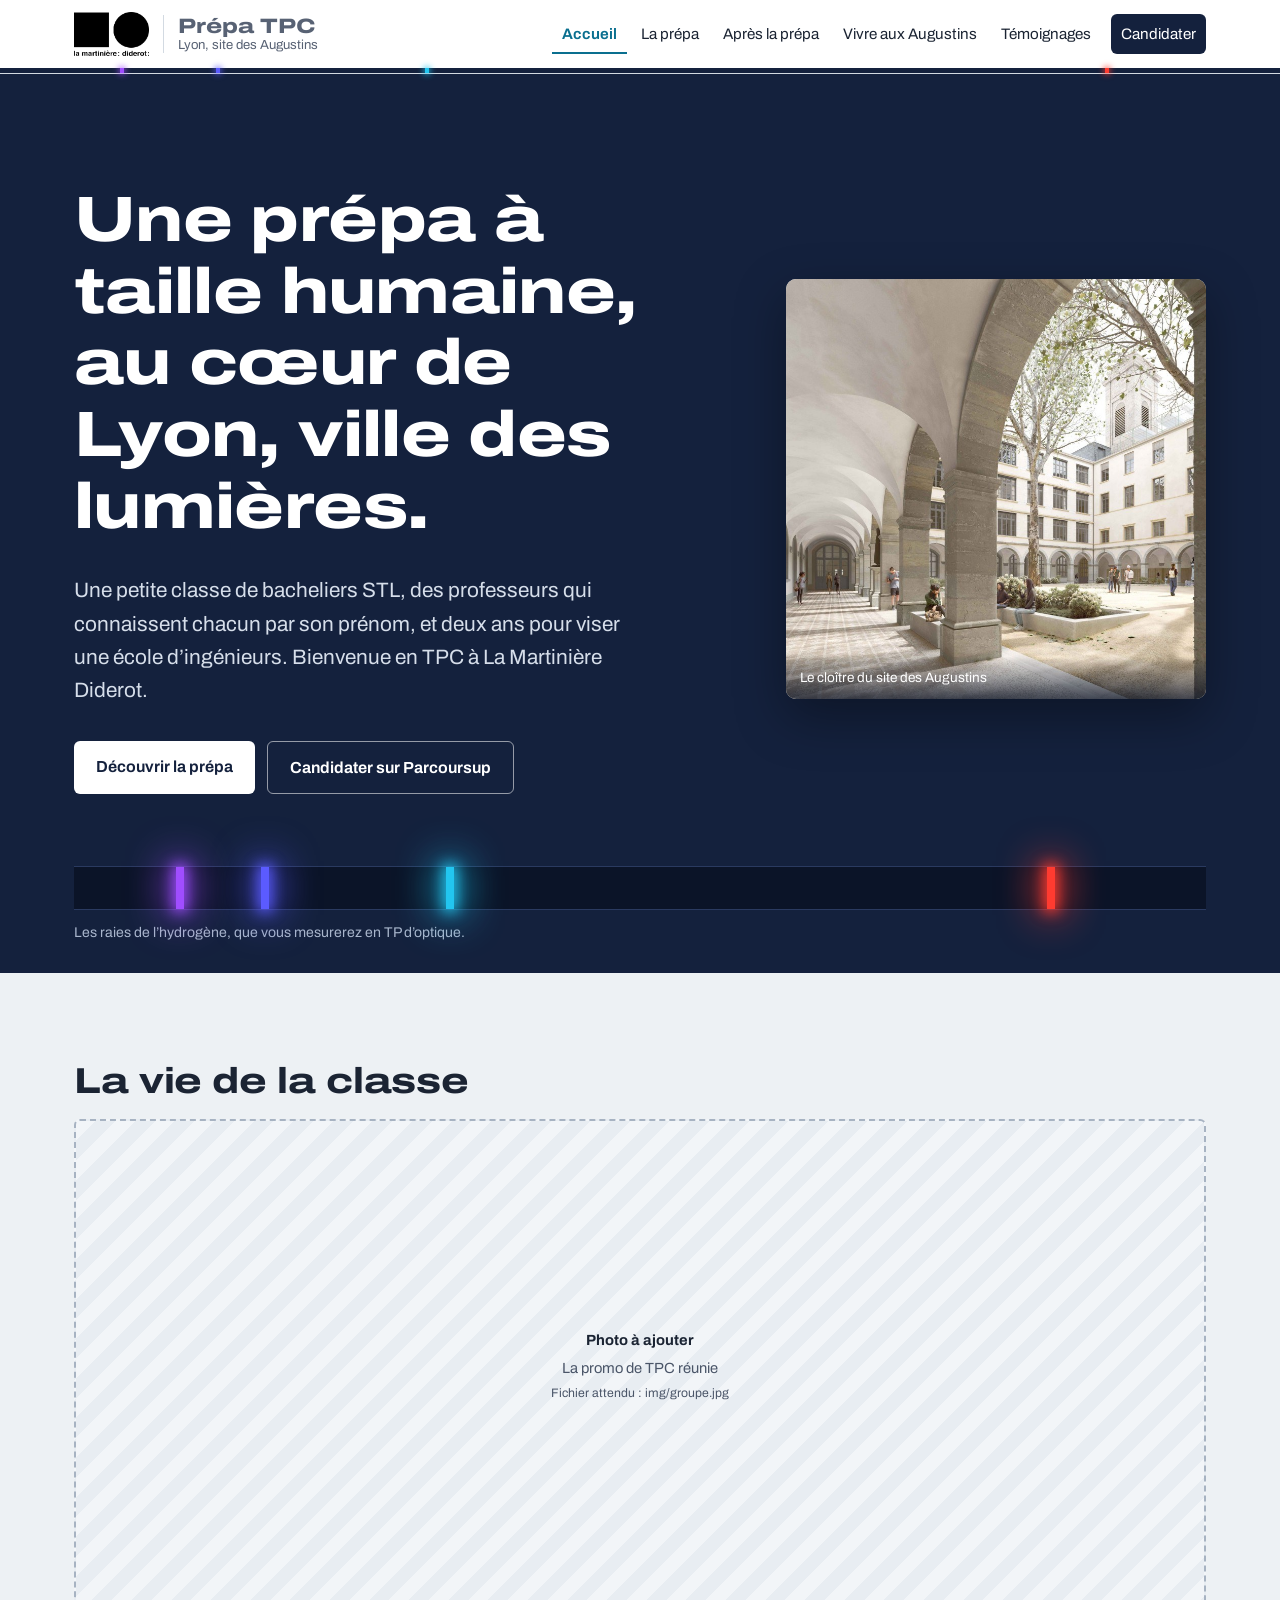
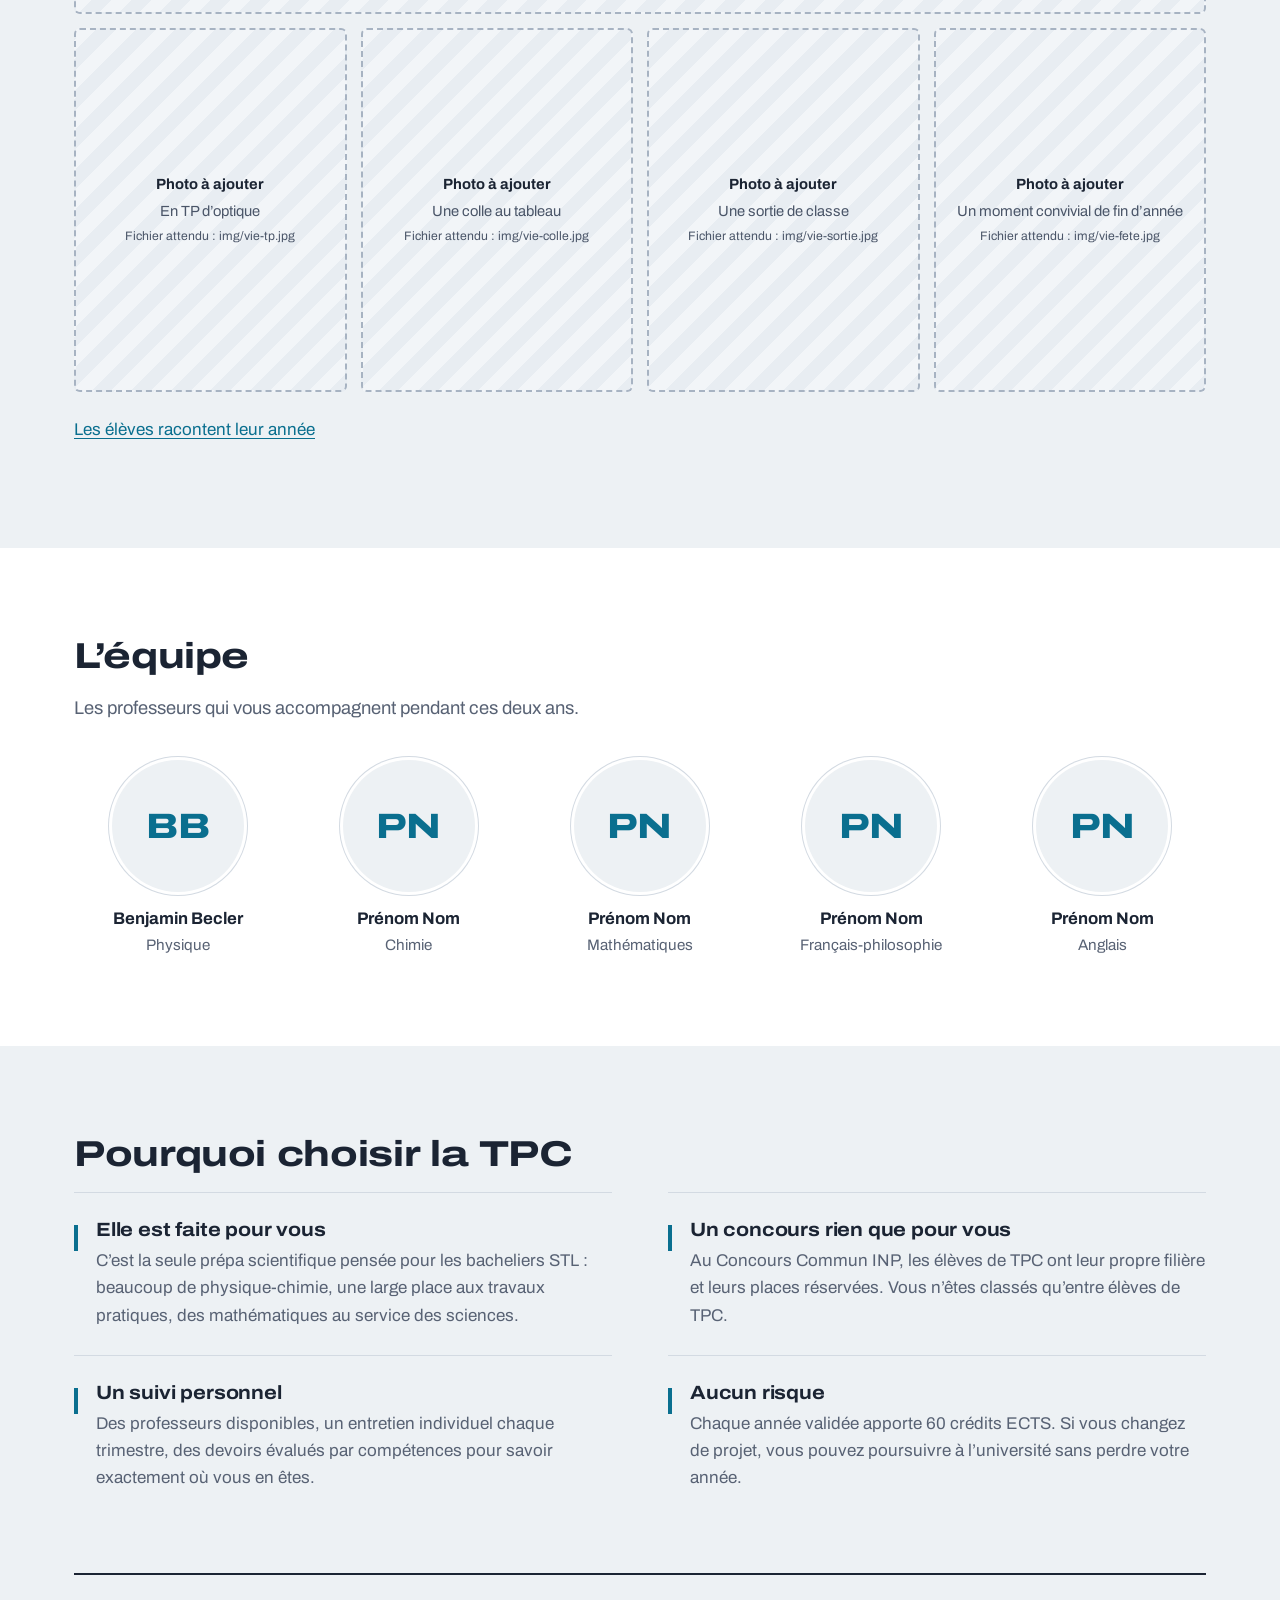
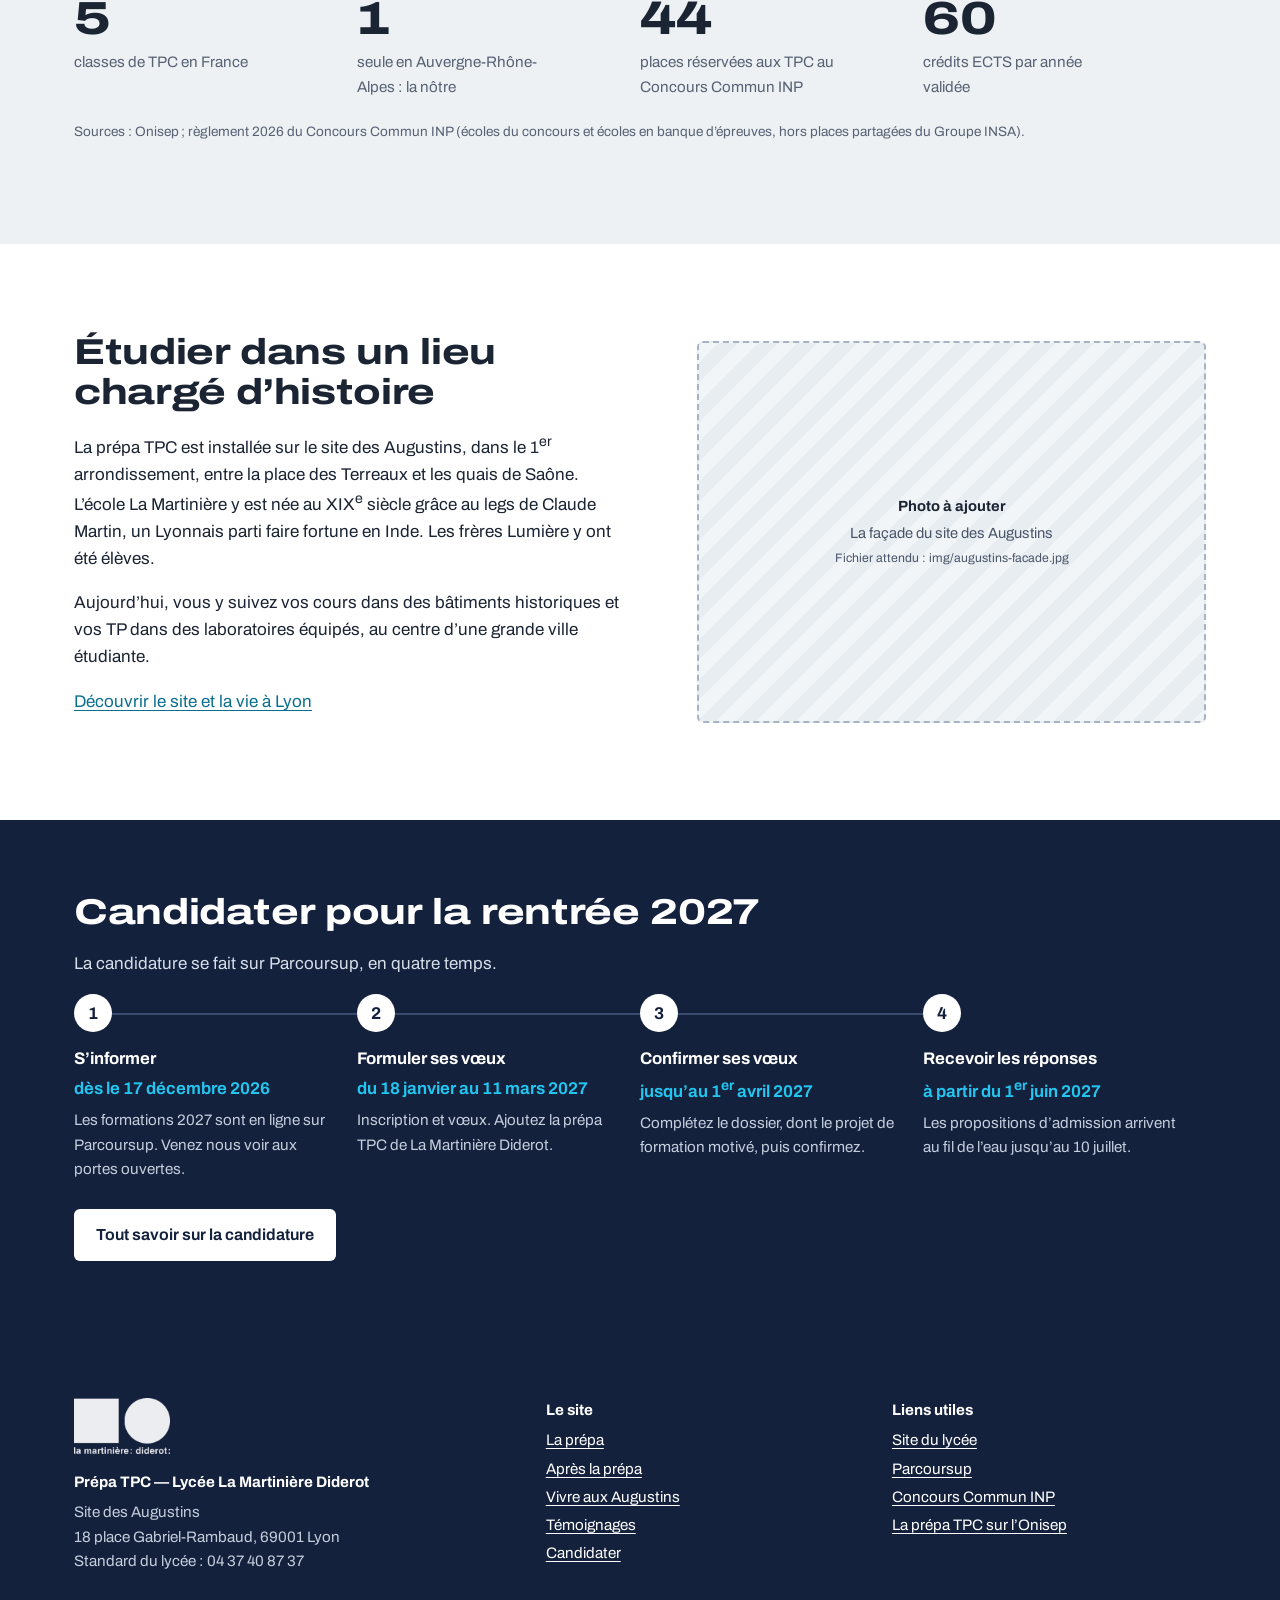
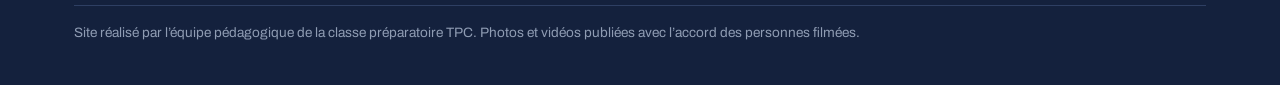
==== index.html @ 3876efaa "Simplify figcaption in hero section Removed additional context from the figcaption about Lyon and th" ====
<!DOCTYPE html>
<html lang="fr">
<head>
<meta charset="UTF-8">
<meta name="viewport" content="width=device-width, initial-scale=1">
<title>Prépa TPC à Lyon — La Martinière Diderot</title>
<meta name="description" content="La classe préparatoire TPC (technologie, physique et chimie) du lycée La Martinière Diderot : une prépa scientifique à taille humaine pour les bacheliers STL, au cœur de Lyon.">
<link rel="icon" href="data:image/svg+xml,%3Csvg xmlns='http://www.w3.org/2000/svg' viewBox='0 0 32 32'%3E%3Crect width='32' height='32' rx='6' fill='%2314213D'/%3E%3Crect x='5' y='6' width='2.5' height='20' fill='%23A04DFF'/%3E%3Crect x='9' y='6' width='2.5' height='20' fill='%235B5BFF'/%3E%3Crect x='14' y='6' width='2.5' height='20' fill='%2322C6F0'/%3E%3Crect x='25' y='6' width='2.5' height='20' fill='%23FF3B30'/%3E%3C/svg%3E">
<link rel="preconnect" href="https://fonts.googleapis.com">
<link rel="preconnect" href="https://fonts.gstatic.com" crossorigin>
<link href="https://fonts.googleapis.com/css2?family=Archivo:wdth,wght@62..125,100..900&display=swap" rel="stylesheet">
<link rel="stylesheet" href="style.css">
</head>
<body class="p-accueil">
<a class="skip" href="#contenu">Aller au contenu</a>
<header class="site-header">
  <div class="wrap">
    <a class="marque" href="index.html"><img class="logo" src="img/logo-martiniere.png" alt="La Martinière Diderot" width="86" height="50"><span class="marque-texte"><b>Prépa TPC</b><span>Lyon, site des Augustins</span></span></a>
    <button class="menu-btn" type="button" aria-expanded="false" aria-controls="nav">Menu</button>
    <nav class="nav" id="nav" aria-label="Pages du site">
    <a href="index.html" aria-current="page">Accueil</a>
    <a href="la-prepa.html">La prépa</a>
    <a href="apres-la-prepa.html">Après la prépa</a>
    <a href="vivre-aux-augustins.html">Vivre aux Augustins</a>
    <a href="temoignages.html">Témoignages</a>
    <a href="candidater.html" class="cta">Candidater</a>
    </nav>
  </div>
  <div class="lisere" aria-hidden="true"><i class="r-delta on"></i><i class="r-gamma on"></i><i class="r-beta on"></i><i class="r-alpha on"></i></div>
</header>
<main id="contenu">

<section class="hero">
  <div class="wrap hero-grille">
    <div>
      <h1>Une prépa à taille humaine, au cœur de Lyon, ville des lumières.</h1>
      <p class="chapo">Une petite classe de bacheliers STL, des professeurs qui connaissent chacun par son prénom, et deux ans pour viser une école d’ingénieurs. Bienvenue en TPC à La Martinière Diderot.</p>
      <div class="boutons">
        <a class="btn btn-plein" href="la-prepa.html">Découvrir la prépa</a>
        <a class="btn btn-creux" href="candidater.html">Candidater sur Parcoursup</a>
      </div>
    </div>
    <figure class="photo groupe" data-src="img/accueil-augustins.jpg" data-alt="Le cloître du site des Augustins"><figcaption>Le cloître du site des Augustins</figcaption></figure>
  </div>
  <figure class="spectre fin wrap" aria-label="Spectre de raies de l’hydrogène">
    <div class="bande"><i class="r-delta"></i><i class="r-gamma"></i><i class="r-beta"></i><i class="r-alpha"></i></div>
    <figcaption>Les raies de l’hydrogène, que vous mesurerez en TP d’optique.</figcaption>
  </figure>
</section>

<section class="section teinte">
  <div class="wrap">
    <h2>La vie de la classe</h2>
    <figure class="photo large promo" data-src="img/groupe.jpg" data-alt="La promo de TPC réunie"><figcaption>La promo 2026-2027</figcaption></figure>
    <div class="vie">
      <figure class="photo" data-src="img/vie-tp.jpg" data-alt="En TP d’optique"><figcaption>En TP d’optique</figcaption></figure>
      <figure class="photo" data-src="img/vie-colle.jpg" data-alt="Une colle au tableau"><figcaption>Une colle au tableau</figcaption></figure>
      <figure class="photo" data-src="img/vie-sortie.jpg" data-alt="Une sortie de classe"><figcaption>Sortie de classe</figcaption></figure>
      <figure class="photo" data-src="img/vie-fete.jpg" data-alt="Un moment convivial de fin d’année"><figcaption>Fin d’année tous ensemble</figcaption></figure>
    </div>
    <p style="margin-top:24px"><a href="temoignages.html">Les élèves racontent leur année</a></p>
  </div>
</section>

<section class="section">
  <div class="wrap">
    <h2>L’équipe</h2>
    <p class="intro">Les professeurs qui vous accompagnent pendant ces deux ans.</p>
    <div class="equipe" id="equipe"></div>
  </div>
</section>

<section class="section teinte">
  <div class="wrap">
    <h2>Pourquoi choisir la TPC</h2>
    <ul class="raisons">
      <li><h3>Elle est faite pour vous</h3><p>C’est la seule prépa scientifique pensée pour les bacheliers STL : beaucoup de physique-chimie, une large place aux travaux pratiques, des mathématiques au service des sciences.</p></li>
      <li><h3>Un concours rien que pour vous</h3><p>Au Concours Commun INP, les élèves de TPC ont leur propre filière et leurs places réservées. Vous n’êtes classés qu’entre élèves de TPC.</p></li>
      <li><h3>Un suivi personnel</h3><p>Des professeurs disponibles, un entretien individuel chaque trimestre, des devoirs évalués par compétences pour savoir exactement où vous en êtes.</p></li>
      <li><h3>Aucun risque</h3><p>Chaque année validée apporte 60 crédits ECTS. Si vous changez de projet, vous pouvez poursuivre à l’université sans perdre votre année.</p></li>
    </ul>
    <div class="reperes" style="margin-top:56px">
      <div><b>5</b><span>classes de TPC en France</span></div>
      <div><b>1</b><span>seule en Auvergne-Rhône-Alpes : la nôtre</span></div>
      <div><b>44</b><span>places réservées aux TPC au Concours Commun INP</span></div>
      <div><b>60</b><span>crédits ECTS par année validée</span></div>
    </div>
    <p class="note-source">Sources : Onisep ; règlement 2026 du Concours Commun INP (écoles du concours et écoles en banque d’épreuves, hors places partagées du Groupe INSA).</p>
  </div>
</section>

<section class="section">
  <div class="wrap duo">
    <div>
      <h2>Étudier dans un lieu chargé d’histoire</h2>
      <p>La prépa TPC est installée sur le site des Augustins, dans le 1<sup>er</sup> arrondissement, entre la place des Terreaux et les quais de Saône. L’école La Martinière y est née au XIX<sup>e</sup> siècle grâce au legs de Claude Martin, un Lyonnais parti faire fortune en Inde. Les frères Lumière y ont été élèves.</p>
      <p>Aujourd’hui, vous y suivez vos cours dans des bâtiments historiques et vos TP dans des laboratoires équipés, au centre d’une grande ville étudiante.</p>
      <p><a href="vivre-aux-augustins.html">Découvrir le site et la vie à Lyon</a></p>
    </div>
    <figure class="photo" data-src="img/augustins-facade.jpg" data-alt="La façade du site des Augustins"></figure>
  </div>
</section>

<section class="appel">
  <div class="wrap">
    <h2>Candidater pour la rentrée 2027</h2>
    <p>La candidature se fait sur Parcoursup, en quatre temps.</p>
    <ol class="etapes">
        <li><b>S’informer</b><span class="date">dès le 17 décembre 2026</span><p>Les formations 2027 sont en ligne sur Parcoursup. Venez nous voir aux portes ouvertes.</p></li>
        <li><b>Formuler ses vœux</b><span class="date">du 18 janvier au 11 mars 2027</span><p>Inscription et vœux. Ajoutez la prépa TPC de La Martinière Diderot.</p></li>
        <li><b>Confirmer ses vœux</b><span class="date">jusqu’au 1<sup>er</sup> avril 2027</span><p>Complétez le dossier, dont le projet de formation motivé, puis confirmez.</p></li>
        <li><b>Recevoir les réponses</b><span class="date">à partir du 1<sup>er</sup> juin 2027</span><p>Les propositions d’admission arrivent au fil de l’eau jusqu’au 10 juillet.</p></li>
      </ol>
    <p style="margin-top:28px"><a class="btn btn-plein" href="candidater.html">Tout savoir sur la candidature</a></p>
  </div>
</section>

<script>
/* ===== L'équipe =====
   photo : par exemple 'img/equipe-physique.jpg' (carrée de préférence). Sans photo, les initiales s'affichent.
   mot : une phrase personnelle, facultative. Supprimer ou ajouter des lignes librement. */
var EQUIPE = [
  { nom: 'Benjamin Becler', matiere: 'Physique', photo: 'img/equipe-physique.jpg', mot: '' },
  { nom: 'Prénom Nom', matiere: 'Chimie', photo: 'img/equipe-chimie.jpg', mot: '' },
  { nom: 'Prénom Nom', matiere: 'Mathématiques', photo: 'img/equipe-maths.jpg', mot: '' },
  { nom: 'Prénom Nom', matiere: 'Français-philosophie', photo: 'img/equipe-lettres.jpg', mot: '' },
  { nom: 'Prénom Nom', matiere: 'Anglais', photo: 'img/equipe-anglais.jpg', mot: '' }
];
</script>
</main>

<footer class="site-footer">
  <div class="wrap">
    <div class="cols">
      <div>
        <img class="logo-pied" src="img/logo-martiniere-blanc.png" alt="La Martinière Diderot" width="120" height="70">
        <b>Prépa TPC — Lycée La Martinière Diderot</b>
        Site des Augustins<br>
        18 place Gabriel-Rambaud, 69001 Lyon<br>
        Standard du lycée : 04 37 40 87 37
      </div>
      <div>
        <b>Le site</b>
        <ul>
          <li><a href="la-prepa.html">La prépa</a></li>
          <li><a href="apres-la-prepa.html">Après la prépa</a></li>
          <li><a href="vivre-aux-augustins.html">Vivre aux Augustins</a></li>
          <li><a href="temoignages.html">Témoignages</a></li>
          <li><a href="candidater.html">Candidater</a></li>
        </ul>
      </div>
      <div>
        <b>Liens utiles</b>
        <ul>
          <li><a href="https://www.lamartinierediderot.fr" target="_blank" rel="noopener">Site du lycée</a></li>
          <li><a href="https://www.parcoursup.gouv.fr" target="_blank" rel="noopener">Parcoursup</a></li>
          <li><a href="https://www.concours-commun-inp.fr" target="_blank" rel="noopener">Concours Commun INP</a></li>
          <li><a href="https://www.onisep.fr/formation/apres-le-bac-les-etudes-superieures/les-principales-filieres-d-etudes-superieures/les-classes-preparatoires-aux-grandes-ecoles-cpge/les-prepas-scientifiques/la-prepa-tpc-technologie-physique-et-chimie" target="_blank" rel="noopener">La prépa TPC sur l’Onisep</a></li>
        </ul>
      </div>
    </div>
    <p class="bas">Site réalisé par l’équipe pédagogique de la classe préparatoire TPC. Photos et vidéos publiées avec l’accord des personnes filmées.</p>
  </div>
</footer>
<script src="site.js"></script>
</body>
</html>
---- style.css ----
/* =========================================================
   Prépa TPC — Lycée La Martinière Diderot, site des Augustins
   Principe graphique : le spectre de l'hydrogène (série de Balmer).
   Chaque page reprend une des quatre raies comme couleur d'accent.
   ========================================================= */

:root {
  /* Encre et fonds */
  --nuit: #14213D;          /* bleu nuit, la Saône le soir */
  --nuit-2: #1D2E52;
  --encre: #1B2433;         /* texte courant */
  --gris: #586274;          /* texte secondaire */
  --fond: #FFFFFF;
  --fond-2: #EDF1F4;        /* bandeaux clairs */
  --trait: #D3DAE2;

  /* Raies de Balmer (couleurs « lumineuses », utilisées sur fond sombre) */
  --h-alpha: #FF3B30;       /* 656 nm */
  --h-beta: #22C6F0;        /* 486 nm */
  --h-gamma: #5B5BFF;       /* 434 nm */
  --h-delta: #A04DFF;       /* 410 nm */

  /* Leur version foncée, lisible sur fond blanc */
  --alpha-ink: #C0261D;
  --beta-ink: #0A6F8F;
  --gamma-ink: #3A3AD0;
  --delta-ink: #7A2FCF;

  --accent: var(--beta-ink);     /* redéfini par page */
  --accent-lum: var(--h-beta);

  --mesure: 68ch;
  --large: 1180px;
  --r: 6px;
}

body.p-prepa { --accent: var(--beta-ink); --accent-lum: var(--h-beta); }
body.p-apres { --accent: var(--alpha-ink); --accent-lum: var(--h-alpha); }
body.p-lyon { --accent: var(--gamma-ink); --accent-lum: var(--h-gamma); }
body.p-temoins { --accent: var(--delta-ink); --accent-lum: var(--h-delta); }
body.p-candidater { --accent: var(--alpha-ink); --accent-lum: var(--h-alpha); }

*, *::before, *::after { box-sizing: border-box; }
html { -webkit-text-size-adjust: 100%; scroll-behavior: smooth; }
@media (prefers-reduced-motion: reduce) { html { scroll-behavior: auto; } }

body {
  margin: 0;
  background: var(--fond);
  color: var(--encre);
  font-family: 'Archivo', system-ui, sans-serif;
  font-variation-settings: 'wdth' 100;
  font-size: 1.0625rem;
  line-height: 1.6;
}
img { max-width: 100%; display: block; }
a { color: var(--accent); text-underline-offset: 0.18em; }
a:hover { text-decoration-thickness: 2px; }
:focus-visible { outline: 3px solid var(--accent); outline-offset: 3px; border-radius: 2px; }

/* Titres : Archivo élargi, c'est la signature typographique */
h1, h2, h3 { font-stretch: 125%; font-variation-settings: 'wdth' 125; line-height: 1.12; margin: 0 0 0.5em; letter-spacing: -0.01em; }
h1 { font-size: clamp(2.1rem, 5.4vw, 4rem); font-weight: 800; }
h2 { font-size: clamp(1.55rem, 3vw, 2.25rem); font-weight: 750; }
h3 { font-size: 1.2rem; font-weight: 700; font-stretch: 112%; font-variation-settings: 'wdth' 112; }
p { margin: 0 0 1em; }

.wrap { max-width: var(--large); margin: 0 auto; padding: 0 24px; }
.mesure { max-width: var(--mesure); }
.skip { position: absolute; left: -999px; top: 8px; background: var(--nuit); color: #fff; padding: 8px 12px; z-index: 50; }
.skip:focus { left: 8px; }

/* ---------------- En-tête ---------------- */
.site-header { position: sticky; top: 0; z-index: 20; background: var(--fond); border-bottom: 1px solid var(--trait); }
.site-header .wrap { display: flex; align-items: center; justify-content: space-between; gap: 16px; min-height: 68px; }
.marque { display: flex; flex-direction: column; text-decoration: none; color: var(--encre); line-height: 1.1; }
.marque b { font-size: 1.3rem; font-weight: 800; font-stretch: 125%; font-variation-settings: 'wdth' 125; }
.marque span { font-size: 0.82rem; color: var(--gris); }

.nav { display: flex; align-items: center; gap: 4px; }
.nav a { color: var(--encre); text-decoration: none; padding: 8px 10px; border-radius: var(--r); font-size: 0.95rem; }
.nav a:hover { background: var(--fond-2); }
.nav a[aria-current="page"] { color: var(--accent); font-weight: 650; box-shadow: inset 0 -2px 0 var(--accent); border-radius: 0; }
.nav a.cta { background: var(--nuit); color: #fff; margin-left: 6px; border-radius: var(--r); box-shadow: none; }
.nav a.cta:hover { background: var(--nuit-2); }
.nav a.cta[aria-current="page"] { color: #fff; }
.menu-btn { display: none; background: none; border: 1px solid var(--trait); border-radius: var(--r); padding: 8px 12px; font: inherit; color: var(--encre); cursor: pointer; }

/* Le liseré spectral sous l'en-tête : la raie de la page courante s'allume */
.lisere { position: relative; height: 5px; background: var(--nuit); }
.lisere i { position: absolute; top: 0; bottom: 0; width: 3px; opacity: 0.45; }
.lisere i.on { opacity: 1; width: 4px; box-shadow: 0 0 6px 1px currentColor; }

@media (max-width: 900px) {
  .menu-btn { display: inline-block; }
  .nav { display: none; position: absolute; top: 100%; left: 0; right: 0; flex-direction: column; align-items: stretch;
         background: var(--fond); border-bottom: 1px solid var(--trait); padding: 8px 16px 16px; }
  .nav.open { display: flex; }
  .nav a { padding: 12px 8px; }
  .nav a[aria-current="page"] { box-shadow: inset 3px 0 0 var(--accent); padding-left: 14px; }
  .nav a.cta { margin: 8px 0 0; text-align: center; }
}

/* Positions des raies : λ de 380 à 700 nm sur la largeur */
.r-delta { left: 9.4%; color: var(--h-delta); background: var(--h-delta); }   /* 410,2 nm */
.r-gamma { left: 16.9%; color: var(--h-gamma); background: var(--h-gamma); }  /* 434,0 nm */
.r-beta  { left: 33.2%; color: var(--h-beta); background: var(--h-beta); }    /* 486,1 nm */
.r-alpha { left: 86.3%; color: var(--h-alpha); background: var(--h-alpha); }  /* 656,3 nm */

/* ---------------- Héros d'accueil ---------------- */
.hero { background: var(--nuit); color: #fff; padding: clamp(48px, 9vw, 110px) 0 0; overflow: hidden; }
.hero h1 { max-width: 15ch; }
.hero .chapo { font-size: clamp(1.1rem, 2vw, 1.3rem); max-width: 46ch; color: #D6DEEA; margin-bottom: 1.6em; }
.boutons { display: flex; flex-wrap: wrap; gap: 12px; }
.btn { display: inline-block; padding: 13px 22px; border-radius: var(--r); text-decoration: none; font-weight: 650; font-size: 1rem; }
.btn-plein { background: #fff; color: var(--nuit); }
.btn-plein:hover { background: #E6ECF3; }
.btn-creux { border: 1.5px solid rgba(255,255,255,0.55); color: #fff; }
.btn-creux:hover { border-color: #fff; }
.btn-nuit { background: var(--nuit); color: #fff; }
.btn-nuit:hover { background: var(--nuit-2); }

.spectre { margin-top: clamp(48px, 7vw, 84px); }
.spectre .bande { position: relative; height: 92px; background: #0B1428; border-top: 1px solid #2A3A60; border-bottom: 1px solid #2A3A60; }
.spectre .bande i { position: absolute; top: 0; bottom: 0; width: 8px; margin-left: -4px; box-shadow: 0 0 14px 3px currentColor, 0 0 40px 6px currentColor; }
.spectre .axe { position: relative; height: 34px; font-size: 0.78rem; color: #8A99B4; }
.spectre .axe span { position: absolute; top: 6px; transform: translateX(-50%); white-space: nowrap; }
.spectre .axe span::before { content: ''; position: absolute; left: 50%; top: -6px; height: 5px; border-left: 1px solid #5B6B8A; }
.spectre figcaption { font-size: 0.88rem; color: #A9B6CC; padding: 4px 0 28px; }
@media (prefers-reduced-motion: no-preference) {
  .spectre .bande i { opacity: 0; animation: allume 0.9s ease-out forwards; }
  .spectre .bande .r-alpha { animation-delay: 0.3s; }
  .spectre .bande .r-beta { animation-delay: 0.75s; }
  .spectre .bande .r-gamma { animation-delay: 1.2s; }
  .spectre .bande .r-delta { animation-delay: 1.65s; }
  @keyframes allume { 0% { opacity: 0; } 35% { opacity: 1; filter: brightness(1.6); } 100% { opacity: 1; filter: none; } }
}

/* ---------------- En-tête de page intérieure ---------------- */
.page-tete { background: var(--nuit); color: #fff; padding: clamp(40px, 6vw, 72px) 0 clamp(32px, 5vw, 56px); position: relative; }
.page-tete::after { content: ''; position: absolute; left: 0; right: 0; bottom: 0; height: 4px; background: var(--accent-lum); box-shadow: 0 0 18px 2px var(--accent-lum); }
.page-tete h1 { font-size: clamp(2rem, 4.6vw, 3.3rem); max-width: 18ch; }
.page-tete p { color: #D6DEEA; font-size: clamp(1.05rem, 1.8vw, 1.22rem); max-width: 52ch; margin: 0; }

/* ---------------- Sections ---------------- */
.section { padding: clamp(48px, 7vw, 88px) 0; }
.section.teinte { background: var(--fond-2); }
.section > .wrap > h2 { max-width: 24ch; }
.intro { font-size: 1.15rem; color: var(--gris); max-width: 60ch; margin-bottom: 2em; }

/* Raisons : liste éditoriale, pas de cartes */
.raisons { list-style: none; margin: 0; padding: 0; display: grid; grid-template-columns: repeat(2, minmax(0, 1fr)); gap: 0 56px; }
.raisons li { padding: 26px 0 26px 22px; border-top: 1px solid var(--trait); position: relative; }
.raisons li::before { content: ''; position: absolute; left: 0; top: 32px; width: 4px; height: 26px; background: var(--accent); }
.raisons h3 { margin-bottom: 0.35em; }
.raisons p { margin: 0; color: var(--gris); }
@media (max-width: 760px) { .raisons { grid-template-columns: 1fr; } }

/* Chiffres repères */
.reperes { display: grid; grid-template-columns: repeat(4, minmax(0, 1fr)); border-top: 2px solid var(--encre); }
.reperes div { padding: 20px 20px 4px 0; }
.reperes b { display: block; font-size: clamp(2rem, 4vw, 2.9rem); font-weight: 800; font-stretch: 125%; font-variation-settings: 'wdth' 125; line-height: 1.05; color: var(--encre); }
.reperes span { display: block; color: var(--gris); font-size: 0.95rem; margin-top: 6px; max-width: 22ch; }
@media (max-width: 760px) { .reperes { grid-template-columns: repeat(2, minmax(0, 1fr)); } }
.note-source { font-size: 0.85rem; color: var(--gris); margin-top: 18px; }

/* Deux colonnes texte + image */
.duo { display: grid; grid-template-columns: minmax(0, 1.1fr) minmax(0, 1fr); gap: clamp(28px, 5vw, 64px); align-items: center; }
.duo.inverse > :first-child { order: 2; }
@media (max-width: 860px) { .duo { grid-template-columns: 1fr; } .duo.inverse > :first-child { order: 0; } }

/* Photos : un emplacement s'affiche tant que le fichier n'existe pas dans img/ */
.photo { margin: 0; position: relative; border-radius: var(--r); overflow: hidden; background: var(--fond-2); aspect-ratio: 4 / 3; }
.photo.large { aspect-ratio: 16 / 7; }
.photo.portrait { aspect-ratio: 3 / 4; }
.photo img { width: 100%; height: 100%; object-fit: cover; }
.photo.manque { border: 2px dashed #A7B3C2; display: flex; align-items: center; justify-content: center; text-align: center; padding: 20px;
  background: repeating-linear-gradient(135deg, #F2F5F8 0 14px, #E8EDF2 14px 28px); }
.photo.manque .etiquette { font-size: 0.92rem; color: #4A5568; max-width: 30ch; }
.photo.manque .etiquette b { display: block; color: var(--encre); margin-bottom: 4px; }
.photo figcaption { position: absolute; left: 0; right: 0; bottom: 0; padding: 10px 14px; font-size: 0.85rem; color: #fff;
  background: linear-gradient(transparent, rgba(10, 18, 36, 0.75)); }
.photo.manque figcaption { display: none; }
.photos-3 { display: grid; grid-template-columns: repeat(3, minmax(0, 1fr)); gap: 16px; }
@media (max-width: 760px) { .photos-3 { grid-template-columns: 1fr; } }

/* Citation */
.citation { margin: 0; padding: 8px 0 8px 28px; border-left: 4px solid var(--accent); max-width: 60ch; }
.citation p { font-size: clamp(1.25rem, 2.4vw, 1.6rem); line-height: 1.4; font-weight: 500; margin-bottom: 0.6em; }
.citation footer { color: var(--gris); font-size: 0.95rem; }

/* Étapes (vraie séquence : calendrier Parcoursup) */
.etapes { list-style: none; margin: 0; padding: 0; counter-reset: e; display: grid; grid-template-columns: repeat(4, minmax(0, 1fr)); gap: 0; }
.etapes li { counter-increment: e; padding: 0 20px 0 0; position: relative; }
.etapes li::before { content: counter(e); display: flex; align-items: center; justify-content: center; width: 38px; height: 38px; border-radius: 50%;
  background: var(--nuit); color: #fff; font-weight: 700; margin-bottom: 14px; position: relative; z-index: 1; }
.etapes li::after { content: ''; position: absolute; top: 19px; left: 38px; right: 0; border-top: 2px solid var(--trait); }
.etapes li:last-child::after { display: none; }
.etapes b { display: block; font-size: 1.05rem; }
.etapes .date { display: block; color: var(--accent); font-weight: 650; margin: 2px 0 6px; }
.etapes p { color: var(--gris); font-size: 0.95rem; margin: 0; }
@media (max-width: 860px) {
  .etapes { grid-template-columns: 1fr; gap: 22px; }
  .etapes li { padding: 0 0 0 56px; }
  .etapes li::before { position: absolute; left: 0; top: 0; }
  .etapes li::after { top: 38px; left: 19px; right: auto; bottom: -22px; border-top: 0; border-left: 2px solid var(--trait); }
}

/* Bandeau d'appel */
.appel { background: var(--nuit); color: #fff; padding: clamp(40px, 6vw, 72px) 0; }
.appel h2 { color: #fff; }
.appel p { color: #D6DEEA; max-width: 56ch; }
.appel .etapes li::before { background: #fff; color: var(--nuit); }
.appel .etapes li::after { border-color: #3A4B70; }
.appel .etapes .date { color: var(--accent-lum); }
.appel .etapes p { color: #C4CEDD; }

/* Lexique de la semaine en prépa */
.lexique { display: grid; grid-template-columns: repeat(auto-fit, minmax(260px, 1fr)); gap: 0 40px; margin: 0; }
.lexique div { border-top: 1px solid var(--trait); padding: 18px 0; }
.lexique dt { font-weight: 750; font-size: 1.15rem; font-stretch: 112%; font-variation-settings: 'wdth' 112; }
.lexique dd { margin: 4px 0 0; color: var(--gris); }

/* Matières */
.matieres { width: 100%; border-collapse: collapse; }
.matieres th, .matieres td { text-align: left; padding: 14px 16px 14px 0; border-top: 1px solid var(--trait); vertical-align: top; }
.matieres th { width: 30%; font-weight: 700; }
.matieres td { color: var(--gris); }
@media (max-width: 640px) { .matieres th, .matieres td { display: block; width: auto; padding: 4px 0; } .matieres th { padding-top: 16px; } .matieres td { border-top: 0; } }

/* FAQ */
.faq { max-width: 74ch; }
.faq details { border-top: 1px solid var(--trait); }
.faq details:last-child { border-bottom: 1px solid var(--trait); }
.faq summary { cursor: pointer; padding: 18px 36px 18px 0; font-weight: 650; font-size: 1.08rem; list-style: none; position: relative; }
.faq summary::-webkit-details-marker { display: none; }
.faq summary::after { content: '+'; position: absolute; right: 6px; top: 14px; font-size: 1.5rem; font-weight: 400; color: var(--accent); }
.faq details[open] summary::after { content: '–'; }
.faq details > div { padding: 0 0 18px; color: var(--gris); }

/* Écoles */
.filtres { display: flex; flex-wrap: wrap; gap: 8px; margin: 0 0 20px; }
.filtres button { font: inherit; font-size: 0.92rem; padding: 7px 14px; border-radius: 999px; border: 1px solid var(--trait); background: #fff; color: var(--encre); cursor: pointer; }
.filtres button[aria-pressed="true"] { background: var(--nuit); border-color: var(--nuit); color: #fff; }
.ecoles { width: 100%; border-collapse: collapse; font-size: 0.98rem; }
.ecoles th { text-align: left; font-weight: 650; color: var(--gris); font-size: 0.88rem; padding: 0 12px 8px 0; border-bottom: 2px solid var(--encre); }
.ecoles td { padding: 12px 12px 12px 0; border-bottom: 1px solid var(--trait); vertical-align: top; }
.ecoles td.num { text-align: right; font-weight: 750; font-size: 1.1rem; white-space: nowrap; }
.ecoles th.num { text-align: right; }
.ecoles .dom { color: var(--gris); font-size: 0.9rem; }
.ecoles .rq { display: block; color: var(--gris); font-size: 0.86rem; }
@media (max-width: 640px) { .ecoles .col-ville { display: none; } }
.table-scroll { overflow-x: auto; }

.metiers { columns: 2 280px; column-gap: 40px; padding-left: 1.1em; margin: 0; }
.metiers li { margin-bottom: 8px; break-inside: avoid; }

/* Témoignages */
.videos { display: grid; grid-template-columns: repeat(auto-fit, minmax(300px, 1fr)); gap: 28px; }
.video { margin: 0; }
.video .ecran { position: relative; aspect-ratio: 16 / 9; border-radius: var(--r); overflow: hidden; background: var(--nuit); }
.video .ecran button { all: unset; cursor: pointer; position: absolute; inset: 0; display: flex; align-items: center; justify-content: center; }
.video .ecran button:focus-visible { outline: 3px solid var(--accent-lum); outline-offset: -3px; }
.video .ecran img { position: absolute; inset: 0; width: 100%; height: 100%; object-fit: cover; }
.video .lecture { position: relative; width: 68px; height: 68px; border-radius: 50%; background: rgba(255,255,255,0.92); display: flex; align-items: center; justify-content: center; }
.video .lecture::before { content: ''; margin-left: 6px; border-left: 20px solid var(--nuit); border-top: 12px solid transparent; border-bottom: 12px solid transparent; }
.video iframe { position: absolute; inset: 0; width: 100%; height: 100%; border: 0; }
.video .ecran.manque { border: 2px dashed #A7B3C2; background: repeating-linear-gradient(135deg, #F2F5F8 0 14px, #E8EDF2 14px 28px);
  display: flex; align-items: center; justify-content: center; text-align: center; color: #4A5568; padding: 16px; font-size: 0.92rem; }
.video figcaption { padding-top: 12px; }
.video figcaption b { display: block; font-size: 1.05rem; }
.video figcaption span { color: var(--gris); font-size: 0.95rem; }

.paroles { display: grid; grid-template-columns: repeat(auto-fit, minmax(320px, 1fr)); gap: 44px 56px; }
.parole { margin: 0; }
.parole blockquote { margin: 0 0 14px; font-size: 1.12rem; line-height: 1.55; }
.parole blockquote::before { content: '«\00a0'; color: var(--accent); font-weight: 800; }
.parole blockquote::after { content: '\00a0»'; color: var(--accent); font-weight: 800; }
.parole figcaption { display: flex; align-items: center; gap: 12px; }
.parole .avatar { width: 48px; height: 48px; border-radius: 50%; object-fit: cover; background: var(--fond-2); flex: none; }
.parole figcaption b { display: block; }
.parole figcaption span { color: var(--gris); font-size: 0.92rem; }
.a-completer { background: #FFF6D6; outline: 1px dashed #C9A227; padding: 0 4px; border-radius: 3px; }

/* Infos pratiques */
.infos { display: grid; grid-template-columns: repeat(auto-fit, minmax(250px, 1fr)); gap: 0 40px; }
.infos div { border-top: 2px solid var(--encre); padding: 16px 0 24px; }
.infos h3 { margin-bottom: 0.4em; }
.infos p { color: var(--gris); margin: 0 0 0.5em; }

/* ---------------- Pied de page ---------------- */
.site-footer { background: var(--nuit); color: #C4CEDD; padding: 48px 0 28px; font-size: 0.95rem; }
.site-footer a { color: #fff; }
.site-footer .cols { display: grid; grid-template-columns: 1.4fr 1fr 1fr; gap: 32px; }
.site-footer b { color: #fff; display: block; margin-bottom: 6px; }
.site-footer ul { list-style: none; margin: 0; padding: 0; }
.site-footer li { margin-bottom: 4px; }
.site-footer .bas { margin-top: 32px; padding-top: 16px; border-top: 1px solid #2E3F63; font-size: 0.85rem; color: #8F9CB3; }
@media (max-width: 760px) { .site-footer .cols { grid-template-columns: 1fr; } }

/* ---------------- Accueil chaleureux ---------------- */
.hero-grille { display: grid; grid-template-columns: minmax(0, 1.35fr) minmax(0, 0.9fr); gap: clamp(28px, 5vw, 64px); align-items: center; }
.hero-grille h1 { max-width: 13ch; }
.photo.groupe { aspect-ratio: 4 / 3; border-radius: 10px; box-shadow: 0 18px 50px rgba(0, 0, 0, 0.35); }
.photo.groupe.manque { border-color: #5B6B8A; }
@media (max-width: 860px) {
  .hero-grille { grid-template-columns: 1fr; }
  .hero-grille .photo.groupe { order: -1; }
}
.spectre.fin { margin-top: clamp(40px, 6vw, 72px); }
.spectre.fin .bande { height: 44px; }
.spectre.fin figcaption { padding-top: 12px; max-width: 80ch; }

.duo.haut { align-items: start; }
.humain { list-style: none; margin: 28px 0 0; padding: 0; display: grid; gap: 10px; }
.humain li { font-size: 1.08rem; padding-left: 18px; border-left: 3px solid var(--accent); }
.humain b { font-size: 1.35rem; font-weight: 800; margin-right: 4px; }

.vie { display: grid; grid-template-columns: repeat(4, minmax(0, 1fr)); gap: 14px; }
.vie .photo { aspect-ratio: 3 / 4; }
@media (max-width: 860px) { .vie { grid-template-columns: repeat(2, minmax(0, 1fr)); } }

.equipe { display: grid; grid-template-columns: repeat(auto-fill, minmax(170px, 1fr)); gap: 32px 24px; }
.membre { margin: 0; text-align: center; }
.membre .visage { width: 132px; height: 132px; border-radius: 50%; margin: 0 auto 14px; overflow: hidden; background: var(--fond-2);
  display: flex; align-items: center; justify-content: center; font-size: 2.2rem; font-weight: 800; color: var(--accent);
  font-stretch: 125%; font-variation-settings: 'wdth' 125; box-shadow: 0 0 0 3px #fff, 0 0 0 4px var(--trait); }
.membre .visage img { width: 100%; height: 100%; object-fit: cover; }
.membre b { display: block; font-size: 1.05rem; }
.membre span { display: block; color: var(--gris); font-size: 0.95rem; }
.membre q { display: block; margin-top: 8px; font-size: 0.95rem; color: var(--encre); }

/* ---------------- Logo du lycée ---------------- */
.marque { flex-direction: row; align-items: center; gap: 14px; }
.marque .logo { height: 44px; width: auto; }
.marque-texte { display: flex; flex-direction: column; padding-left: 14px; border-left: 1px solid var(--trait); }
.logo-pied { height: 56px; width: auto; margin-bottom: 16px; opacity: 0.92; }
@media (max-width: 480px) { .marque .logo { height: 34px; } .marque-texte span { display: none; } }
.photo.groupe { aspect-ratio: 1 / 1; max-width: 420px; justify-self: end; width: 100%; }
.photo.promo { margin-bottom: 14px; }
@media (max-width: 860px) { .photo.groupe { aspect-ratio: 4 / 3; max-width: none; justify-self: stretch; } }
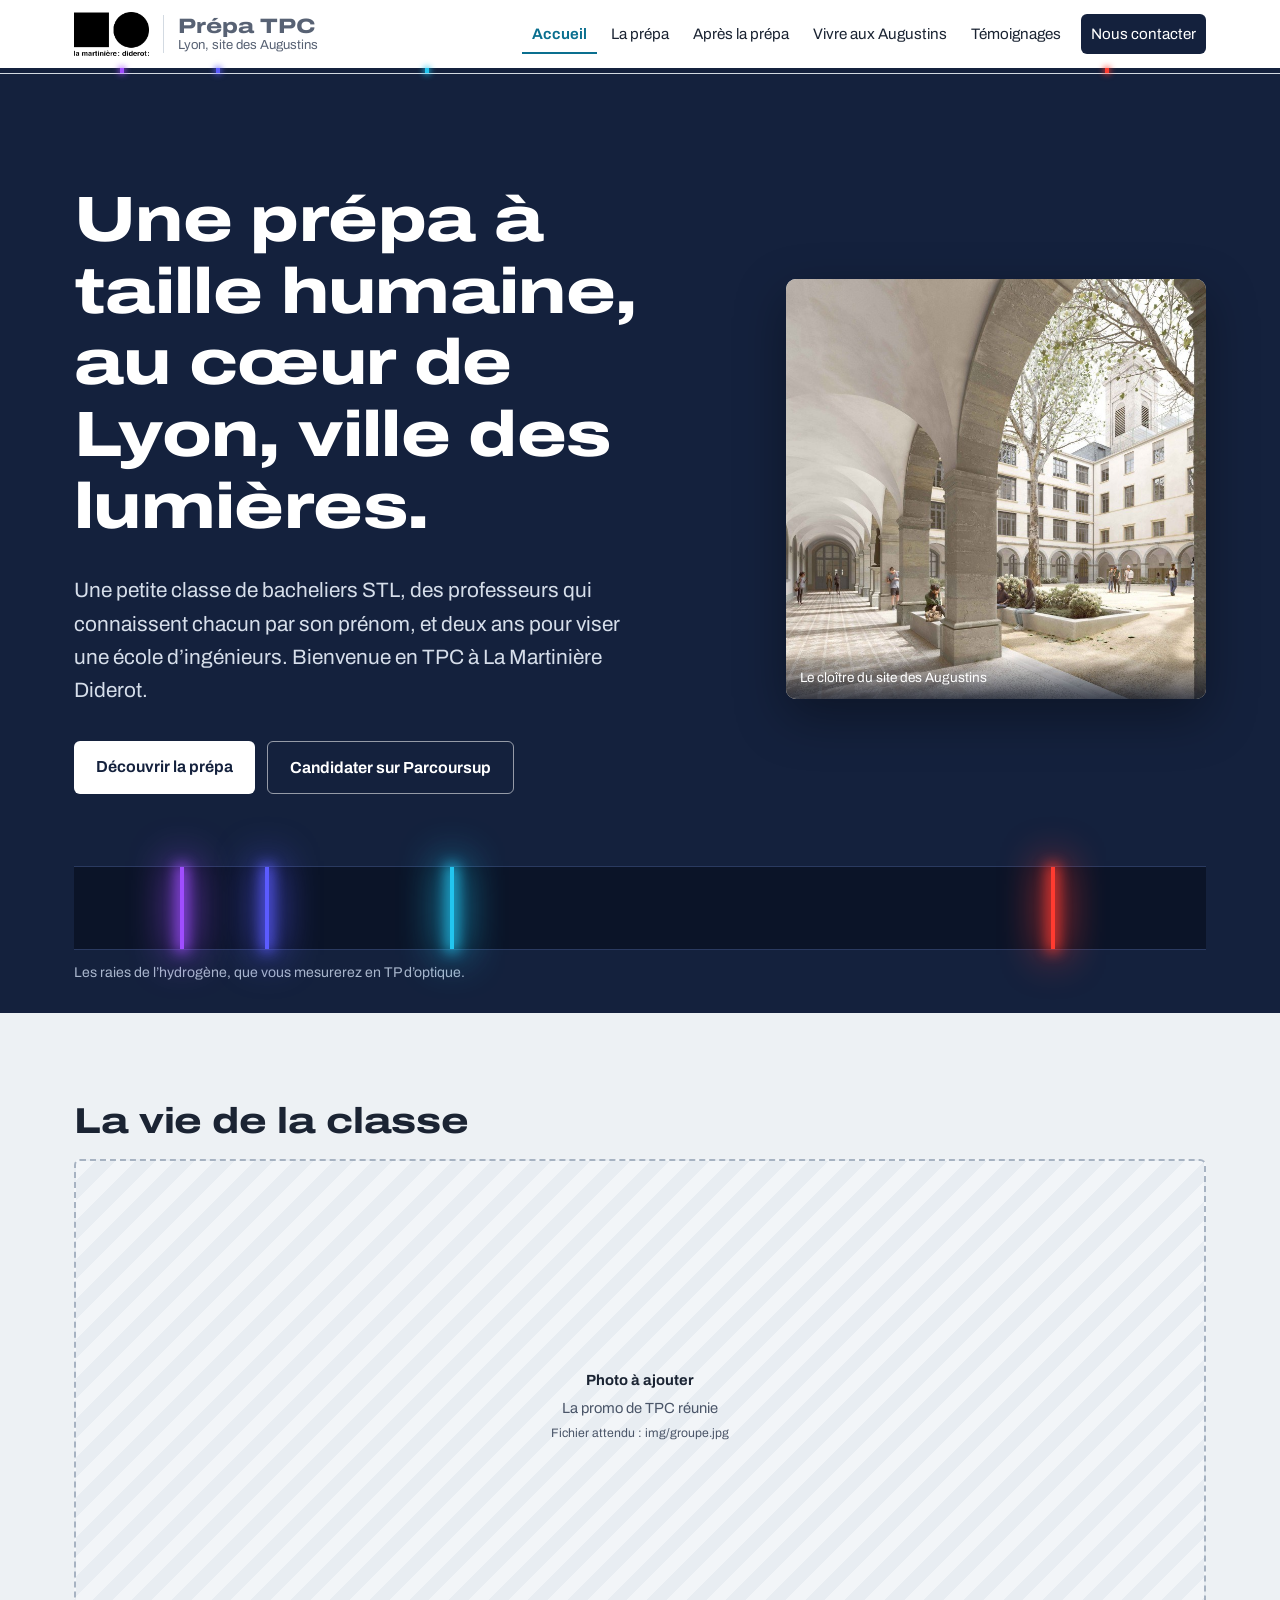
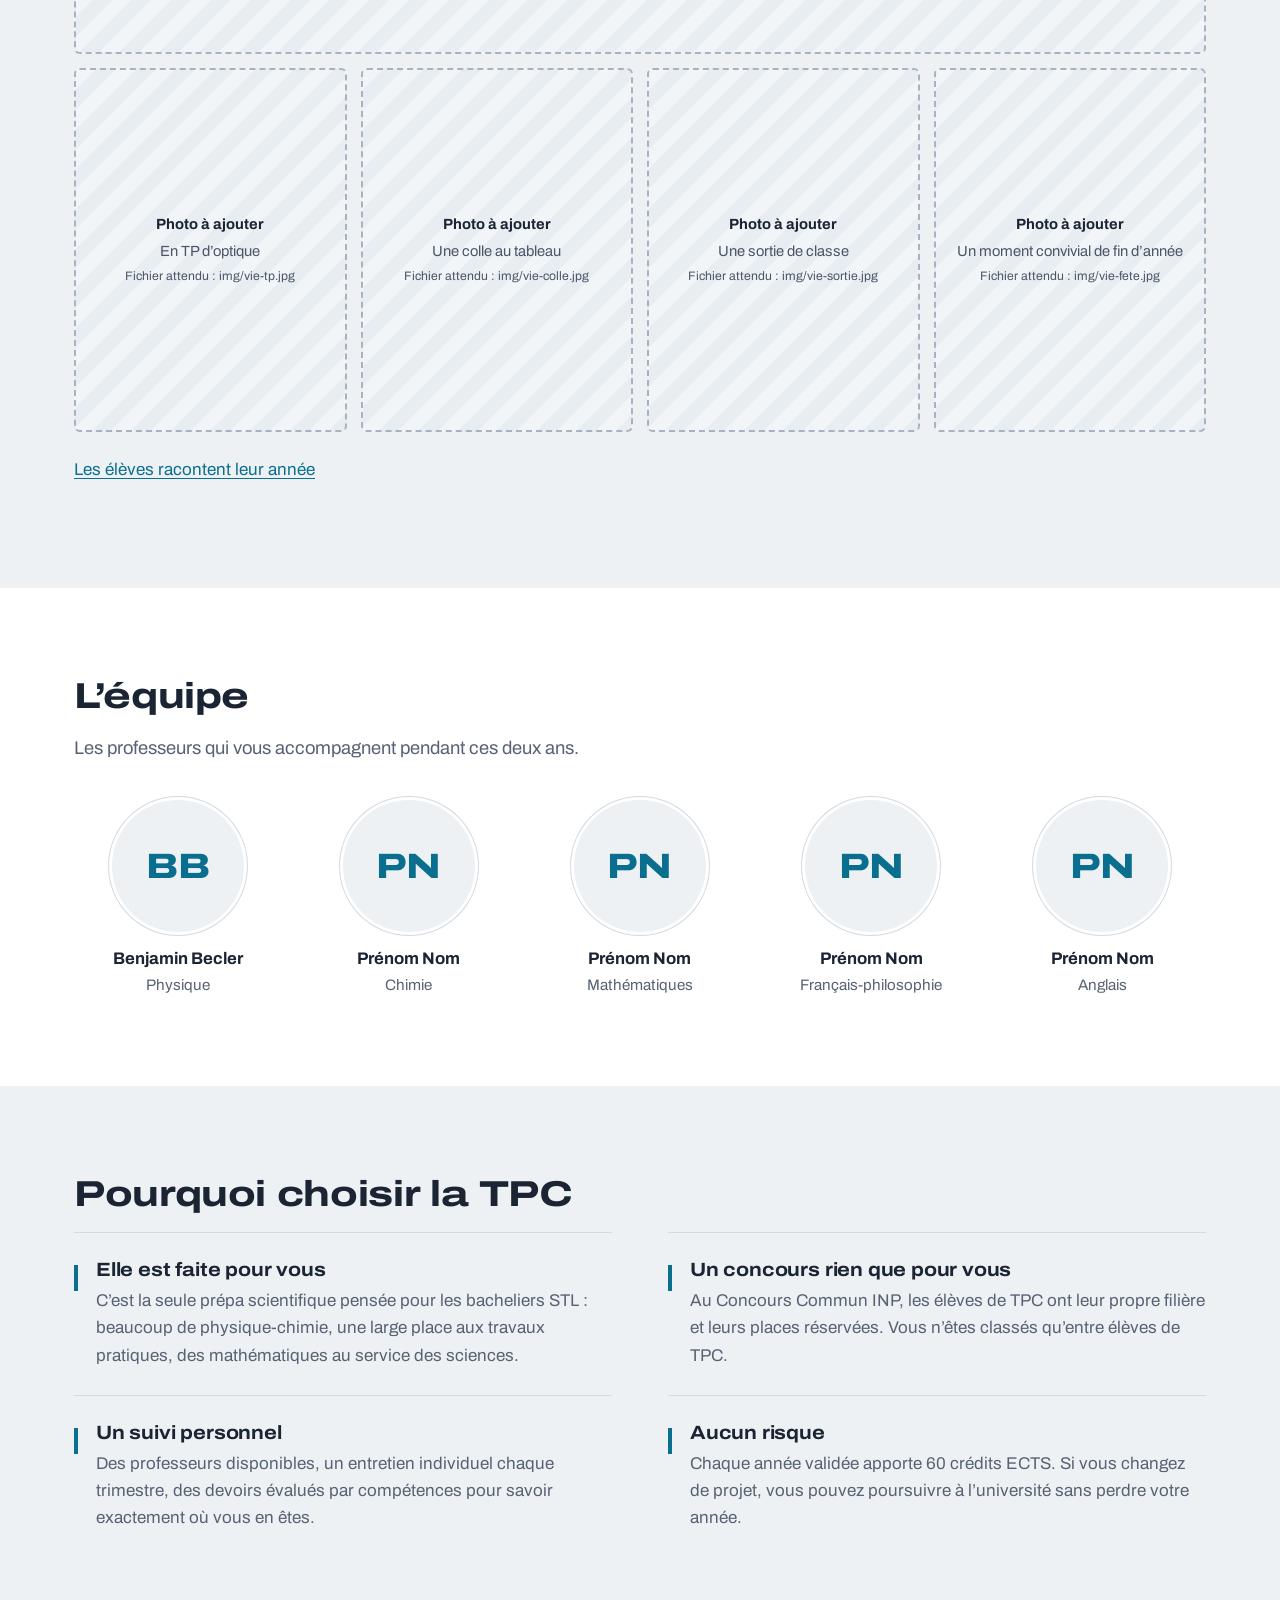
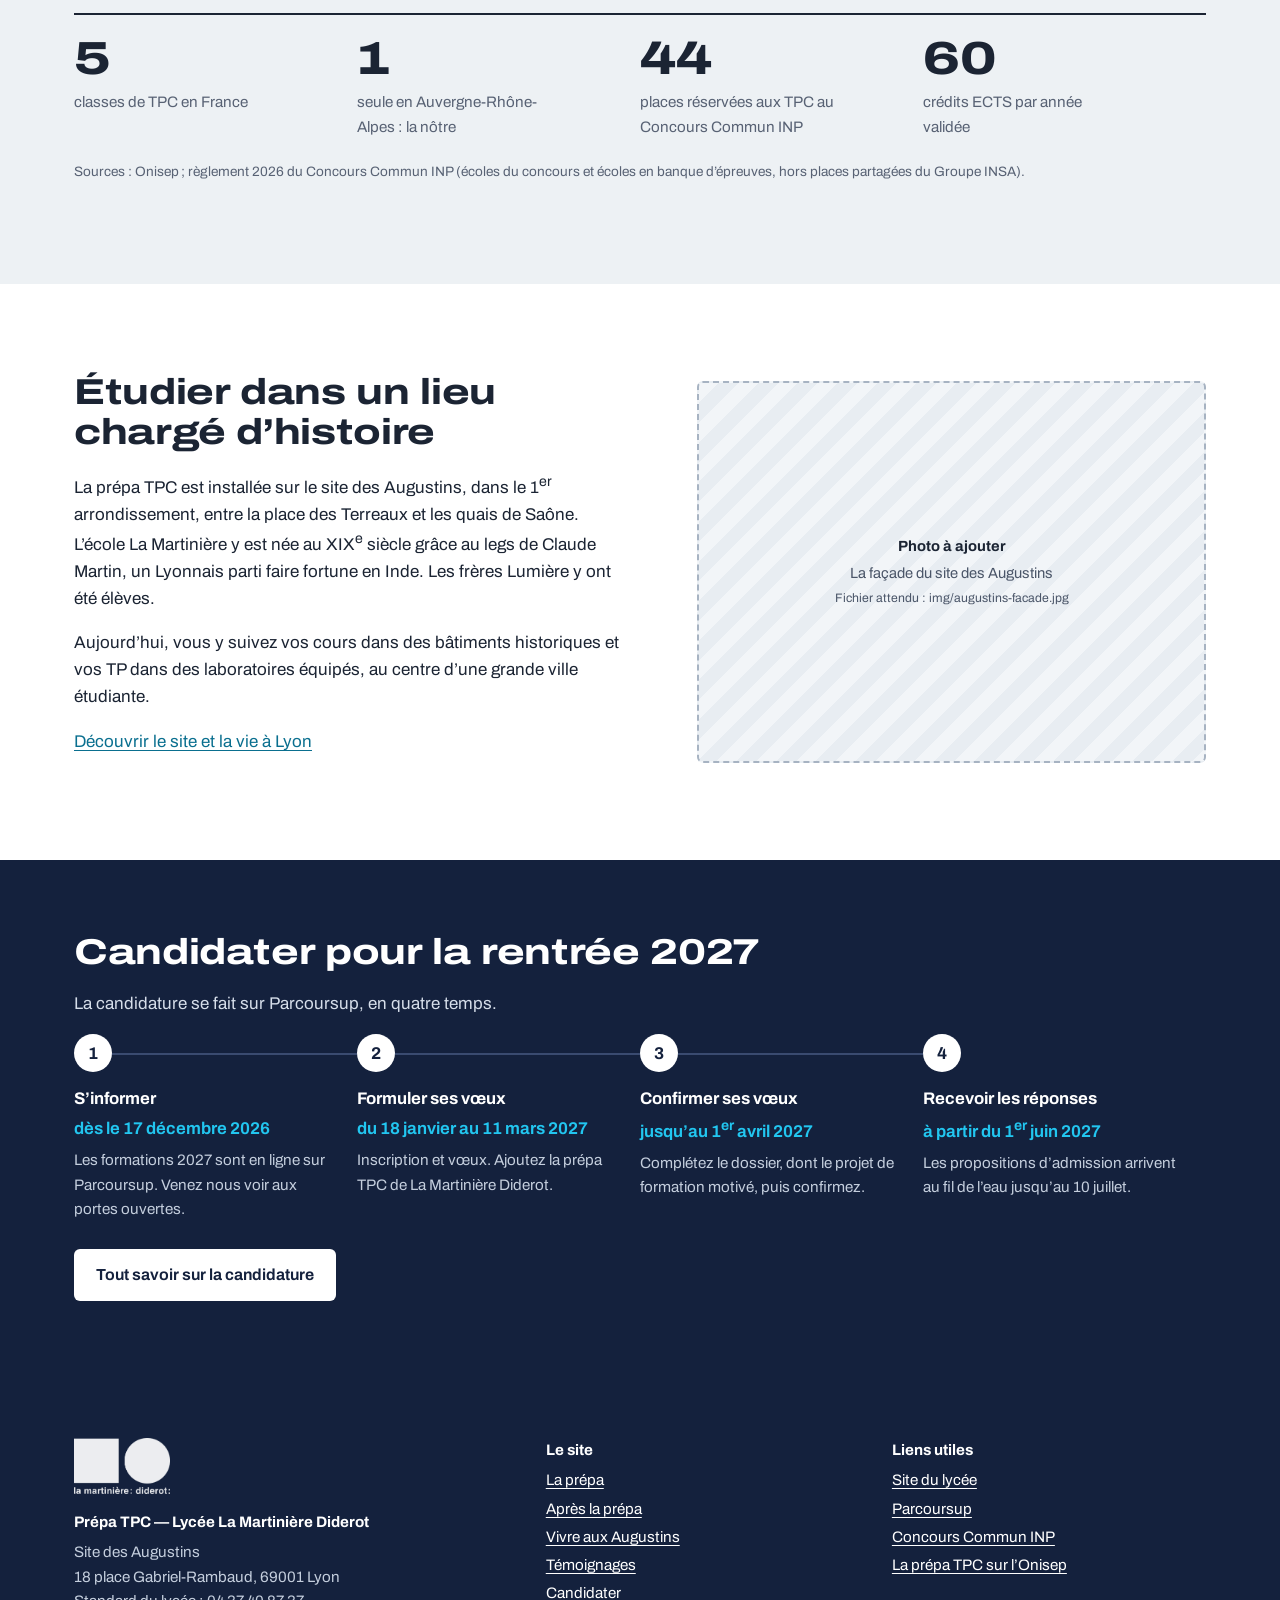
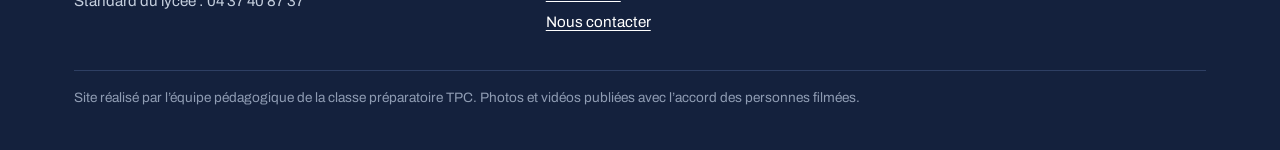
==== commit 1ce5ef12: "Add files via upload" ====
--- a/index.html
+++ b/index.html
@@ -23,7 +23,7 @@
     <a href="apres-la-prepa.html">Après la prépa</a>
     <a href="vivre-aux-augustins.html">Vivre aux Augustins</a>
     <a href="temoignages.html">Témoignages</a>
-    <a href="candidater.html" class="cta">Candidater</a>
+    <a href="contact.html" class="cta">Nous contacter</a>
     </nav>
   </div>
   <div class="lisere" aria-hidden="true"><i class="r-delta on"></i><i class="r-gamma on"></i><i class="r-beta on"></i><i class="r-alpha on"></i></div>
@@ -147,6 +147,7 @@
           <li><a href="vivre-aux-augustins.html">Vivre aux Augustins</a></li>
           <li><a href="temoignages.html">Témoignages</a></li>
           <li><a href="candidater.html">Candidater</a></li>
+          <li><a href="contact.html">Nous contacter</a></li>
         </ul>
       </div>
       <div>
--- a/style.css
+++ b/style.css
@@ -122,7 +122,7 @@
 
 .spectre { margin-top: clamp(48px, 7vw, 84px); }
 .spectre .bande { position: relative; height: 92px; background: #0B1428; border-top: 1px solid #2A3A60; border-bottom: 1px solid #2A3A60; }
-.spectre .bande i { position: absolute; top: 0; bottom: 0; width: 8px; margin-left: -4px; box-shadow: 0 0 14px 3px currentColor, 0 0 40px 6px currentColor; }
+.spectre .bande i { position: absolute; top: 0; bottom: 0; width: 4px; box-shadow: 0 0 14px 3px currentColor, 0 0 40px 6px currentColor; }
 .spectre .axe { position: relative; height: 34px; font-size: 0.78rem; color: #8A99B4; }
 .spectre .axe span { position: absolute; top: 6px; transform: translateX(-50%); white-space: nowrap; }
 .spectre .axe span::before { content: ''; position: absolute; left: 50%; top: -6px; height: 5px; border-left: 1px solid #5B6B8A; }
@@ -308,7 +308,7 @@
   .hero-grille .photo.groupe { order: -1; }
 }
 .spectre.fin { margin-top: clamp(40px, 6vw, 72px); }
-.spectre.fin .bande { height: 44px; }
+.spectre.fin .bande { height: 84px; }
 .spectre.fin figcaption { padding-top: 12px; max-width: 80ch; }
 
 .duo.haut { align-items: start; }
@@ -339,3 +339,31 @@
 .photo.groupe { aspect-ratio: 1 / 1; max-width: 420px; justify-self: end; width: 100%; }
 .photo.promo { margin-bottom: 14px; }
 @media (max-width: 860px) { .photo.groupe { aspect-ratio: 4 / 3; max-width: none; justify-self: stretch; } }
+
+/* ---------------- Page Nous contacter (sans couleur de raie) ---------------- */
+body.p-contact { --accent: var(--nuit); --accent-lum: transparent; }
+body.p-contact .page-tete::after { display: none; }
+.contact-grille { display: grid; grid-template-columns: minmax(0, 1.7fr) minmax(0, 1fr); gap: clamp(32px, 6vw, 80px); align-items: start; }
+@media (max-width: 860px) { .contact-grille { grid-template-columns: 1fr; } }
+.formulaire { display: grid; gap: 20px; max-width: 680px; }
+.champs-2 { display: grid; grid-template-columns: 1fr 1fr; gap: 20px; }
+@media (max-width: 640px) { .champs-2 { grid-template-columns: 1fr; } }
+.champ { display: grid; gap: 6px; }
+.champ > span { font-weight: 650; font-size: 0.95rem; }
+.champ em { font-weight: 400; font-style: normal; color: var(--gris); }
+.champ input, .champ select, .champ textarea { font: inherit; font-size: 1rem; color: var(--encre); background: #fff;
+  border: 1px solid #B9C3CF; border-radius: var(--r); padding: 11px 12px; width: 100%; }
+.champ textarea { resize: vertical; min-height: 150px; }
+.champ input:focus, .champ select:focus, .champ textarea:focus { outline: 3px solid rgba(20, 33, 61, 0.25); border-color: var(--nuit); }
+.champ .invalide { border-color: var(--alpha-ink); }
+.piege { position: absolute; left: -9999px; width: 1px; height: 1px; overflow: hidden; }
+.envoi { display: flex; flex-wrap: wrap; align-items: center; gap: 16px; }
+.envoi button { border: 0; cursor: pointer; font: inherit; font-weight: 650; }
+.envoi button:disabled { opacity: 0.6; cursor: default; }
+.statut { font-size: 0.95rem; }
+.statut.ok { color: #2F6B3A; font-weight: 600; }
+.statut.ko { color: var(--alpha-ink); font-weight: 600; }
+.rgpd { font-size: 0.85rem; color: var(--gris); margin: 0; }
+.contact-infos { border-top: 2px solid var(--encre); padding-top: 16px; }
+.contact-infos h3 { margin-top: 0.4em; }
+.contact-infos p { color: var(--gris); }
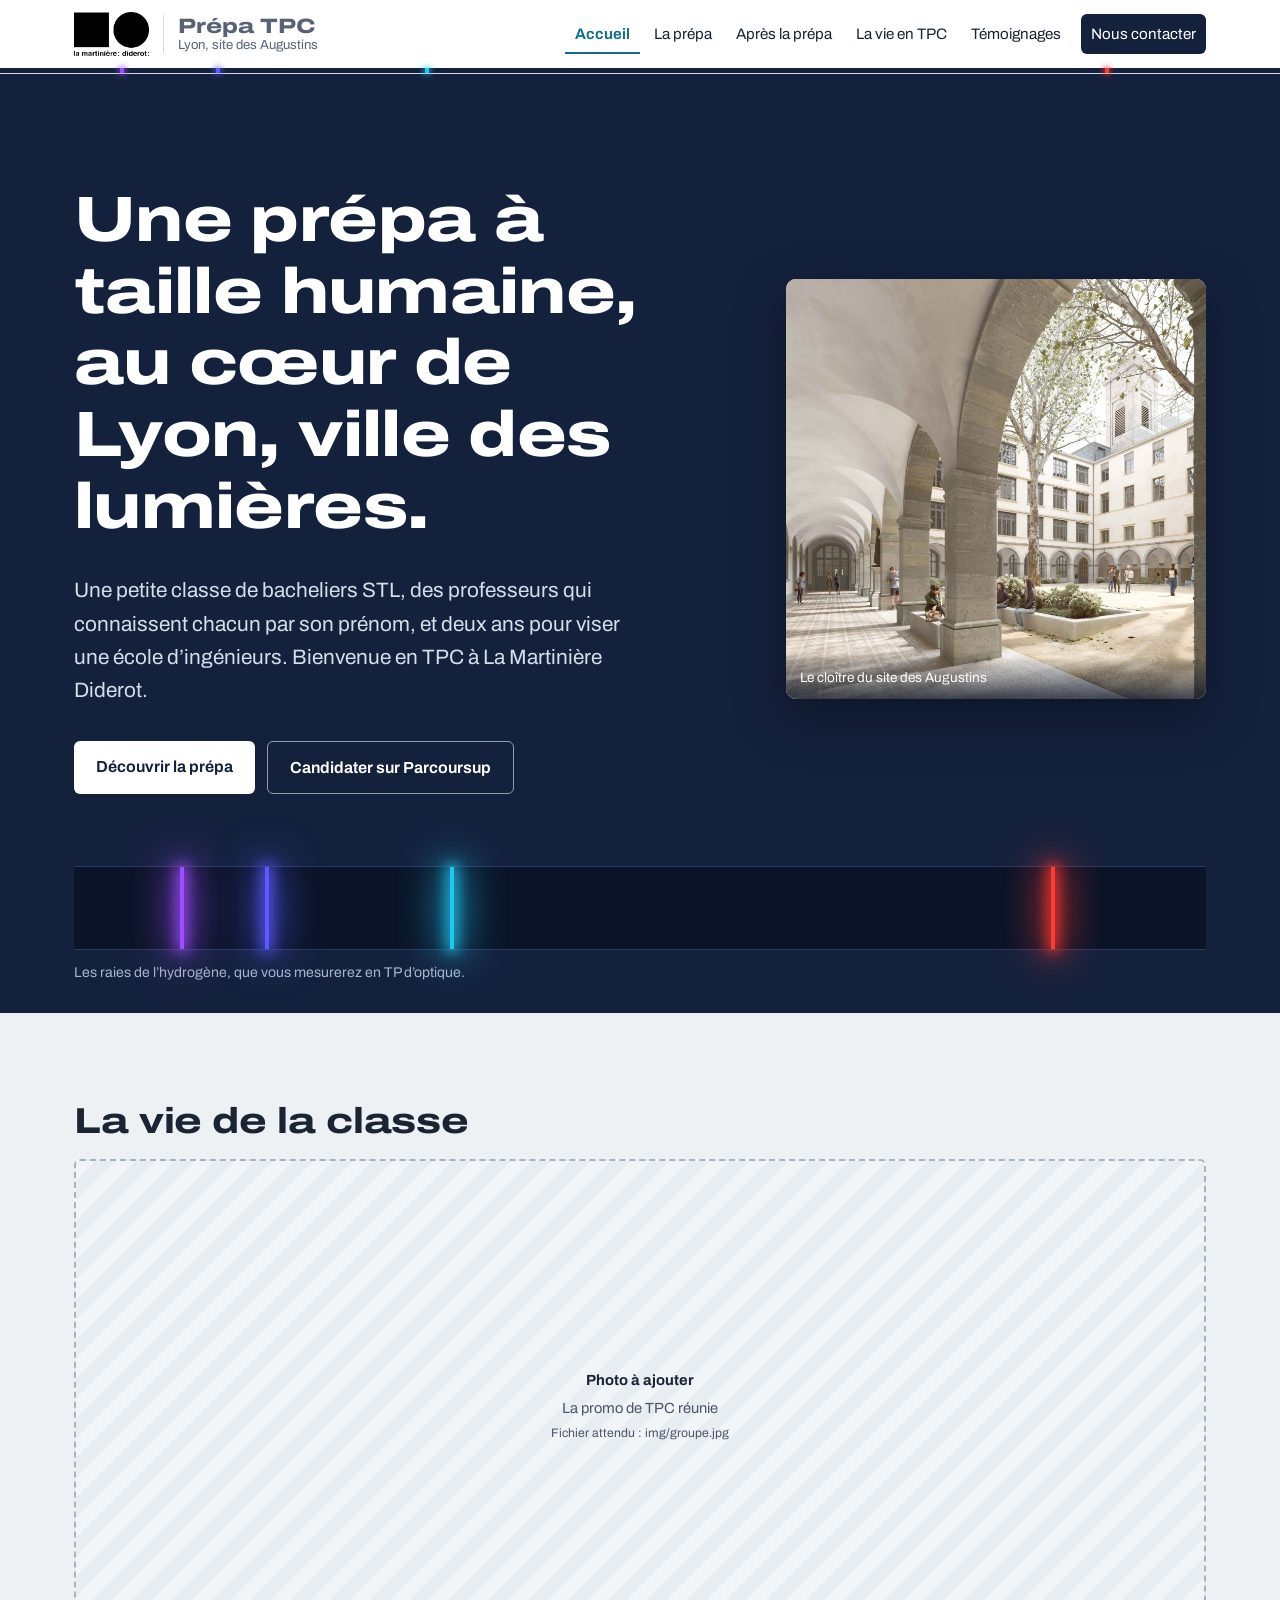
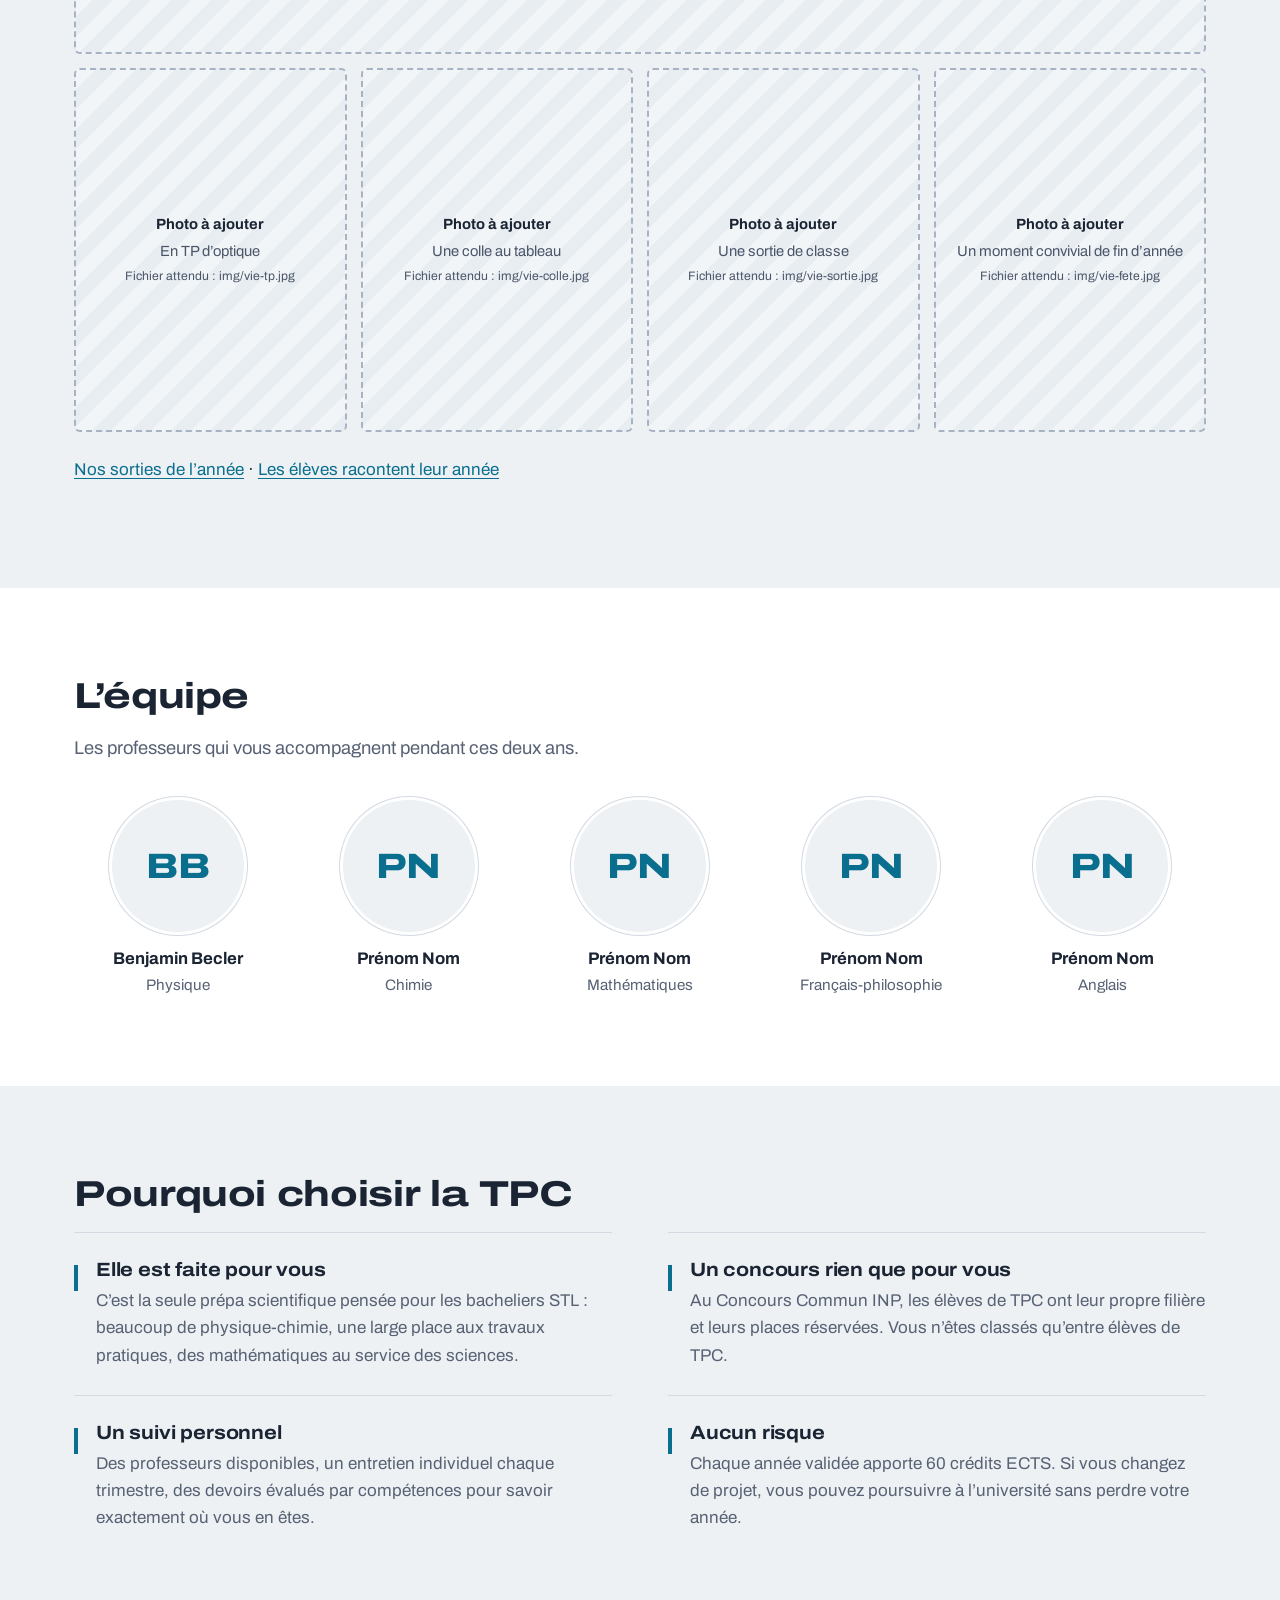
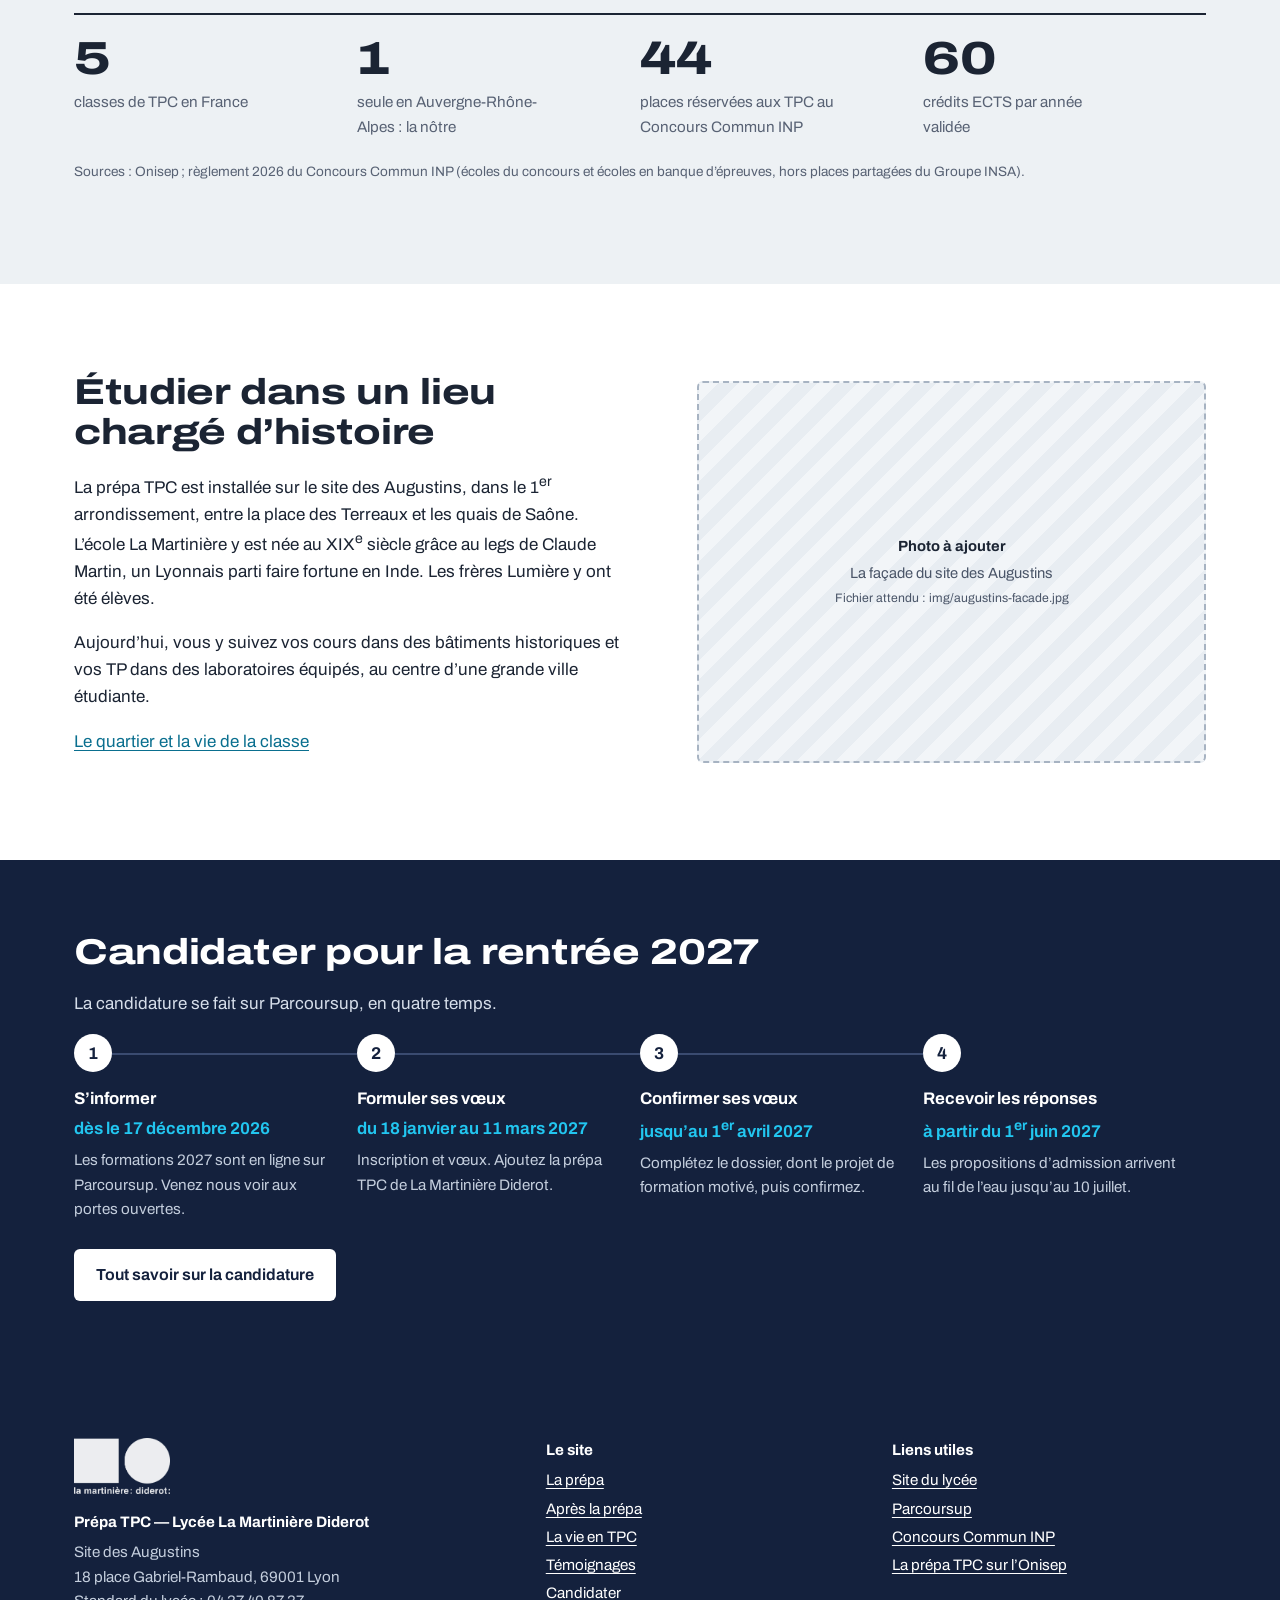
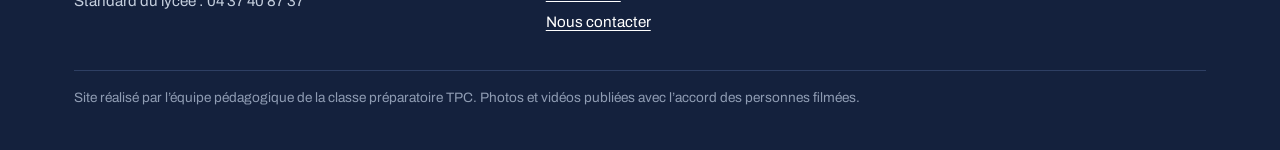
==== commit ebe17a38: "Add files via upload" ====
--- a/index.html
+++ b/index.html
@@ -21,7 +21,7 @@
     <a href="index.html" aria-current="page">Accueil</a>
     <a href="la-prepa.html">La prépa</a>
     <a href="apres-la-prepa.html">Après la prépa</a>
-    <a href="vivre-aux-augustins.html">Vivre aux Augustins</a>
+    <a href="la-vie-en-tpc.html">La vie en TPC</a>
     <a href="temoignages.html">Témoignages</a>
     <a href="contact.html" class="cta">Nous contacter</a>
     </nav>
@@ -58,7 +58,7 @@
       <figure class="photo" data-src="img/vie-sortie.jpg" data-alt="Une sortie de classe"><figcaption>Sortie de classe</figcaption></figure>
       <figure class="photo" data-src="img/vie-fete.jpg" data-alt="Un moment convivial de fin d’année"><figcaption>Fin d’année tous ensemble</figcaption></figure>
     </div>
-    <p style="margin-top:24px"><a href="temoignages.html">Les élèves racontent leur année</a></p>
+    <p style="margin-top:24px"><a href="la-vie-en-tpc.html">Nos sorties de l’année</a> · <a href="temoignages.html">Les élèves racontent leur année</a></p>
   </div>
 </section>
 
@@ -95,7 +95,7 @@
       <h2>Étudier dans un lieu chargé d’histoire</h2>
       <p>La prépa TPC est installée sur le site des Augustins, dans le 1<sup>er</sup> arrondissement, entre la place des Terreaux et les quais de Saône. L’école La Martinière y est née au XIX<sup>e</sup> siècle grâce au legs de Claude Martin, un Lyonnais parti faire fortune en Inde. Les frères Lumière y ont été élèves.</p>
       <p>Aujourd’hui, vous y suivez vos cours dans des bâtiments historiques et vos TP dans des laboratoires équipés, au centre d’une grande ville étudiante.</p>
-      <p><a href="vivre-aux-augustins.html">Découvrir le site et la vie à Lyon</a></p>
+      <p><a href="la-vie-en-tpc.html">Le quartier et la vie de la classe</a></p>
     </div>
     <figure class="photo" data-src="img/augustins-facade.jpg" data-alt="La façade du site des Augustins"></figure>
   </div>
@@ -144,7 +144,7 @@
         <ul>
           <li><a href="la-prepa.html">La prépa</a></li>
           <li><a href="apres-la-prepa.html">Après la prépa</a></li>
-          <li><a href="vivre-aux-augustins.html">Vivre aux Augustins</a></li>
+          <li><a href="la-vie-en-tpc.html">La vie en TPC</a></li>
           <li><a href="temoignages.html">Témoignages</a></li>
           <li><a href="candidater.html">Candidater</a></li>
           <li><a href="contact.html">Nous contacter</a></li>
--- a/style.css
+++ b/style.css
@@ -367,3 +367,13 @@
 .contact-infos { border-top: 2px solid var(--encre); padding-top: 16px; }
 .contact-infos h3 { margin-top: 0.4em; }
 .contact-infos p { color: var(--gris); }
+
+/* ---------------- Page La vie en TPC : sorties ---------------- */
+.sorties { display: grid; grid-template-columns: repeat(3, minmax(0, 1fr)); gap: 28px 20px; }
+@media (max-width: 960px) { .sorties { grid-template-columns: repeat(2, minmax(0, 1fr)); } }
+@media (max-width: 600px) { .sorties { grid-template-columns: 1fr; } }
+.sortie { margin: 0; }
+.sortie-texte { padding-top: 12px; }
+.sortie .date { display: block; font-size: 0.85rem; font-weight: 650; letter-spacing: 0.02em; color: var(--accent); }
+.sortie h3 { margin: 2px 0 4px; font-size: 1.1rem; }
+.sortie p { margin: 0; color: var(--gris); font-size: 0.95rem; }
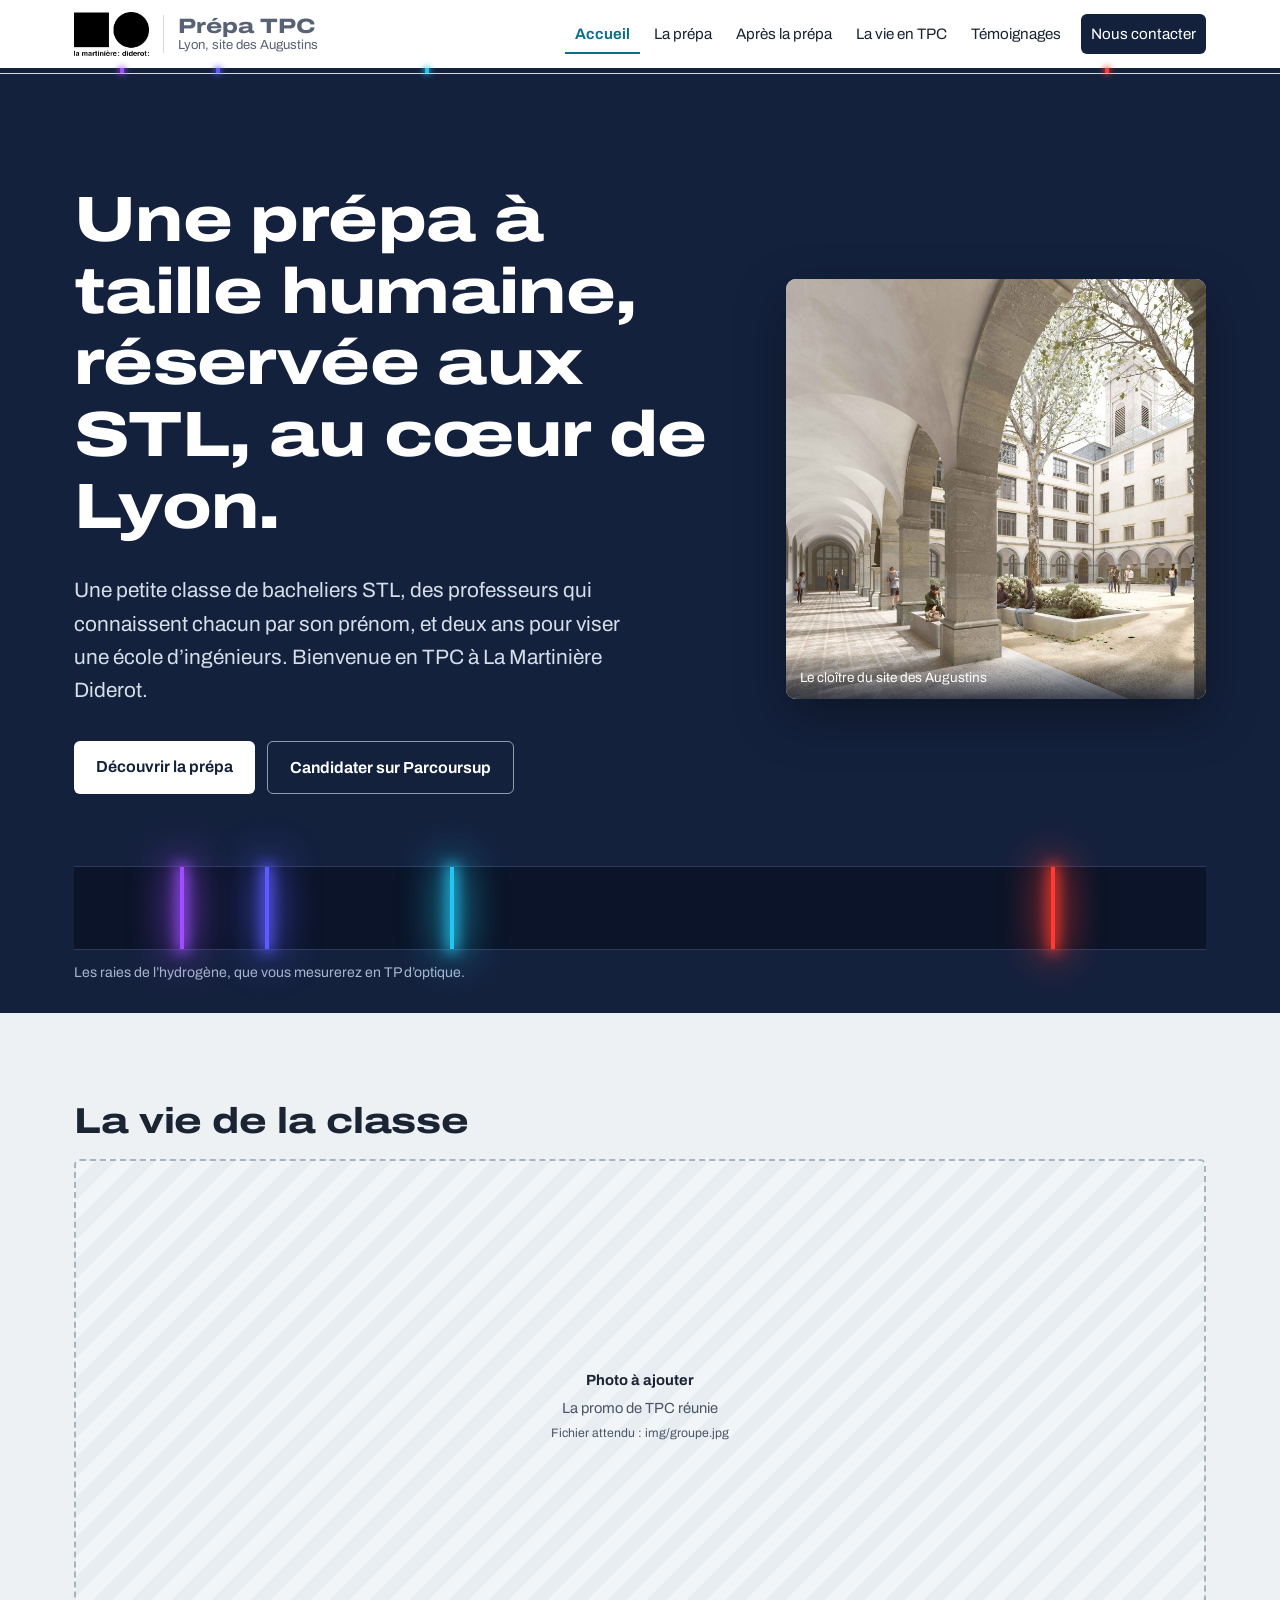
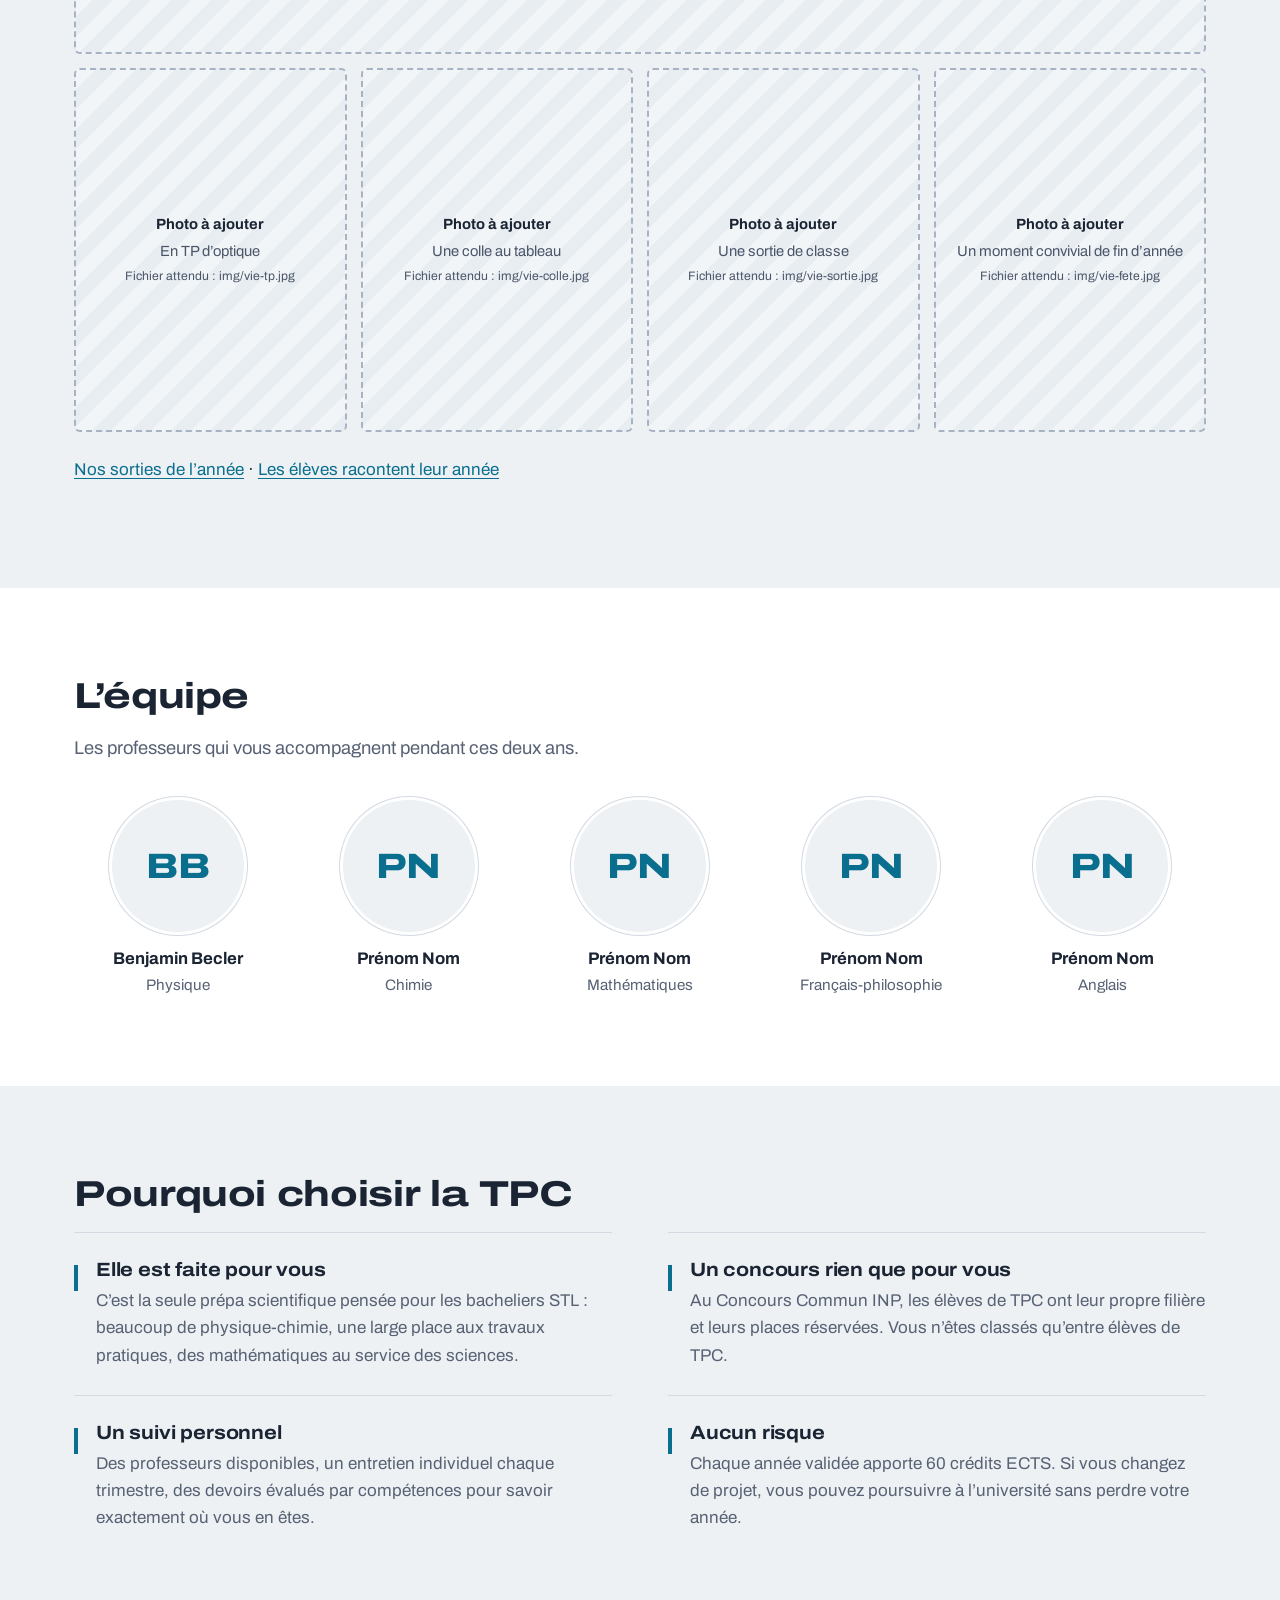
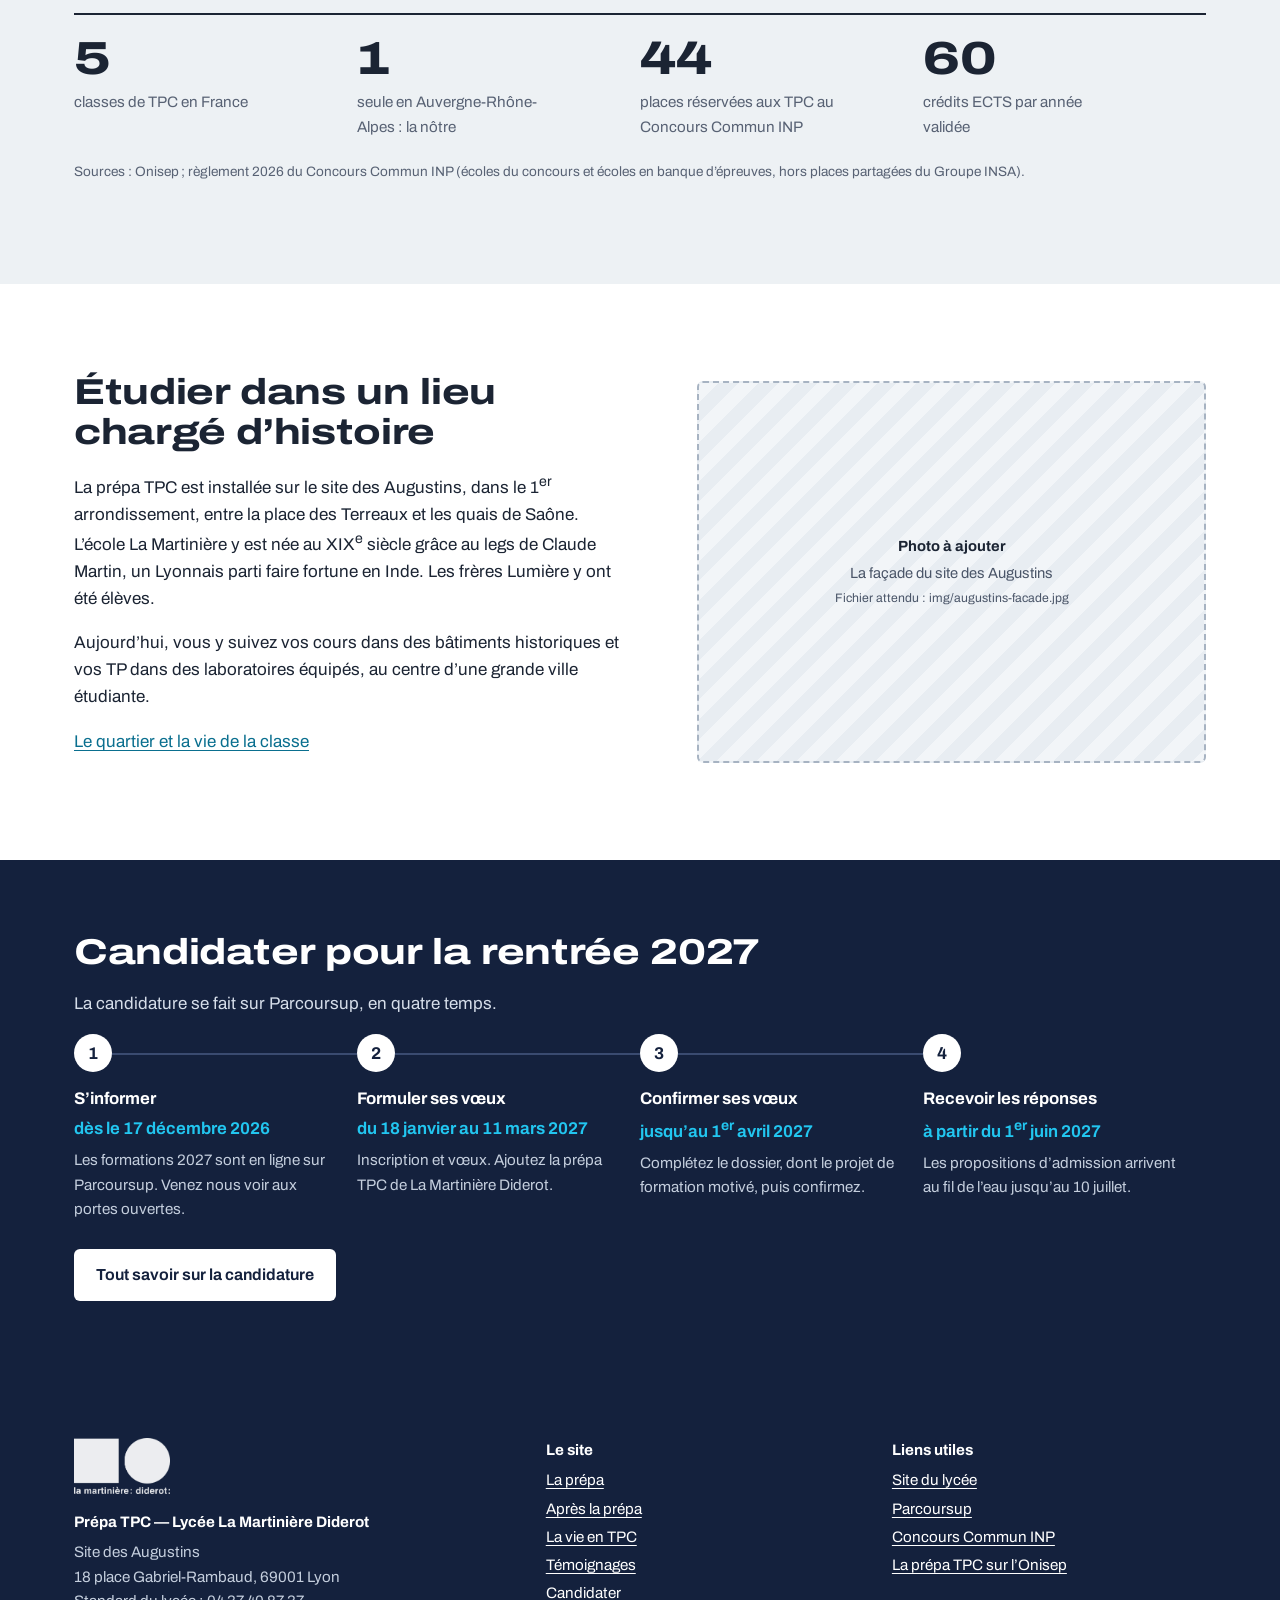
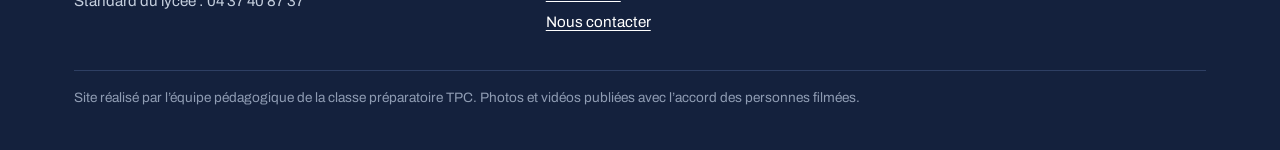
==== commit 8a48d939: "Update hero section heading text in index.html" ====
--- a/index.html
+++ b/index.html
@@ -33,7 +33,7 @@
 <section class="hero">
   <div class="wrap hero-grille">
     <div>
-      <h1>Une prépa à taille humaine, au cœur de Lyon, ville des lumières.</h1>
+      <h1>Une prépa à taille humaine, réservée aux STL, au cœur de Lyon.</h1>
       <p class="chapo">Une petite classe de bacheliers STL, des professeurs qui connaissent chacun par son prénom, et deux ans pour viser une école d’ingénieurs. Bienvenue en TPC à La Martinière Diderot.</p>
       <div class="boutons">
         <a class="btn btn-plein" href="la-prepa.html">Découvrir la prépa</a>
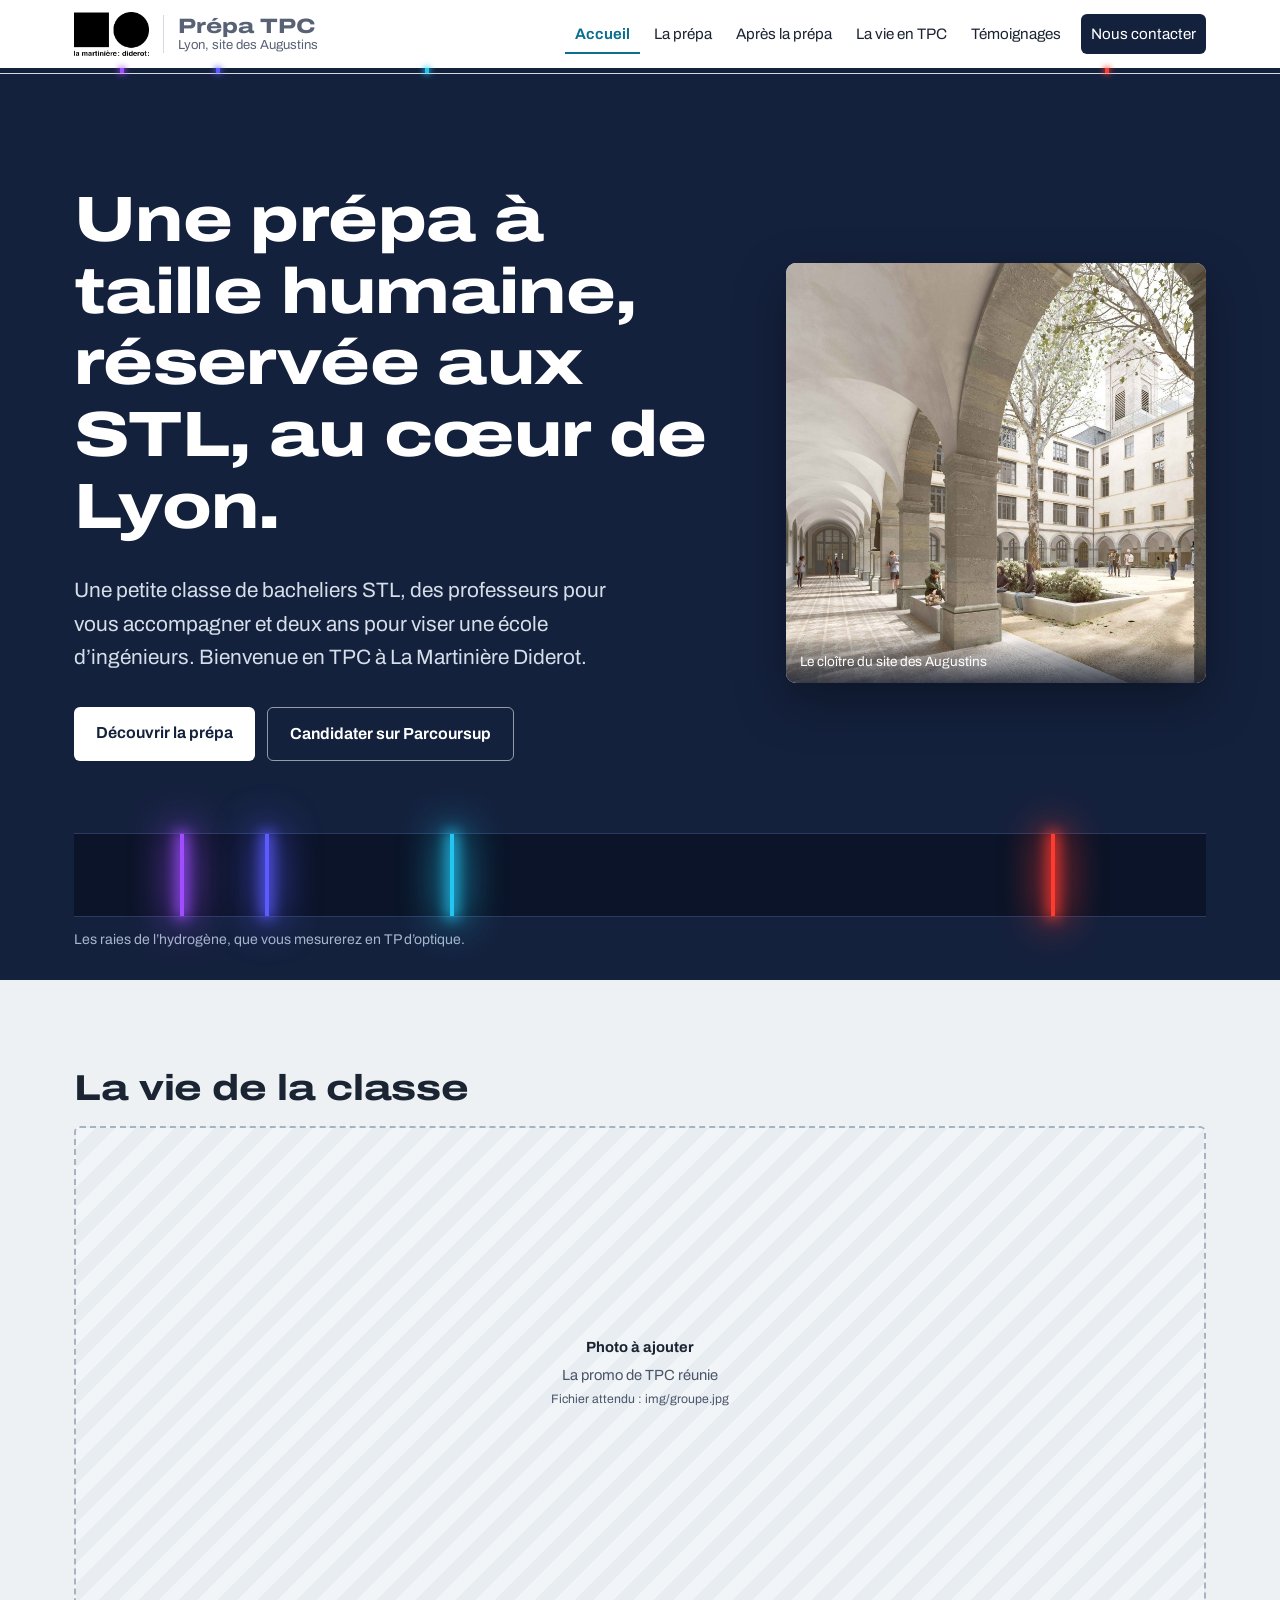
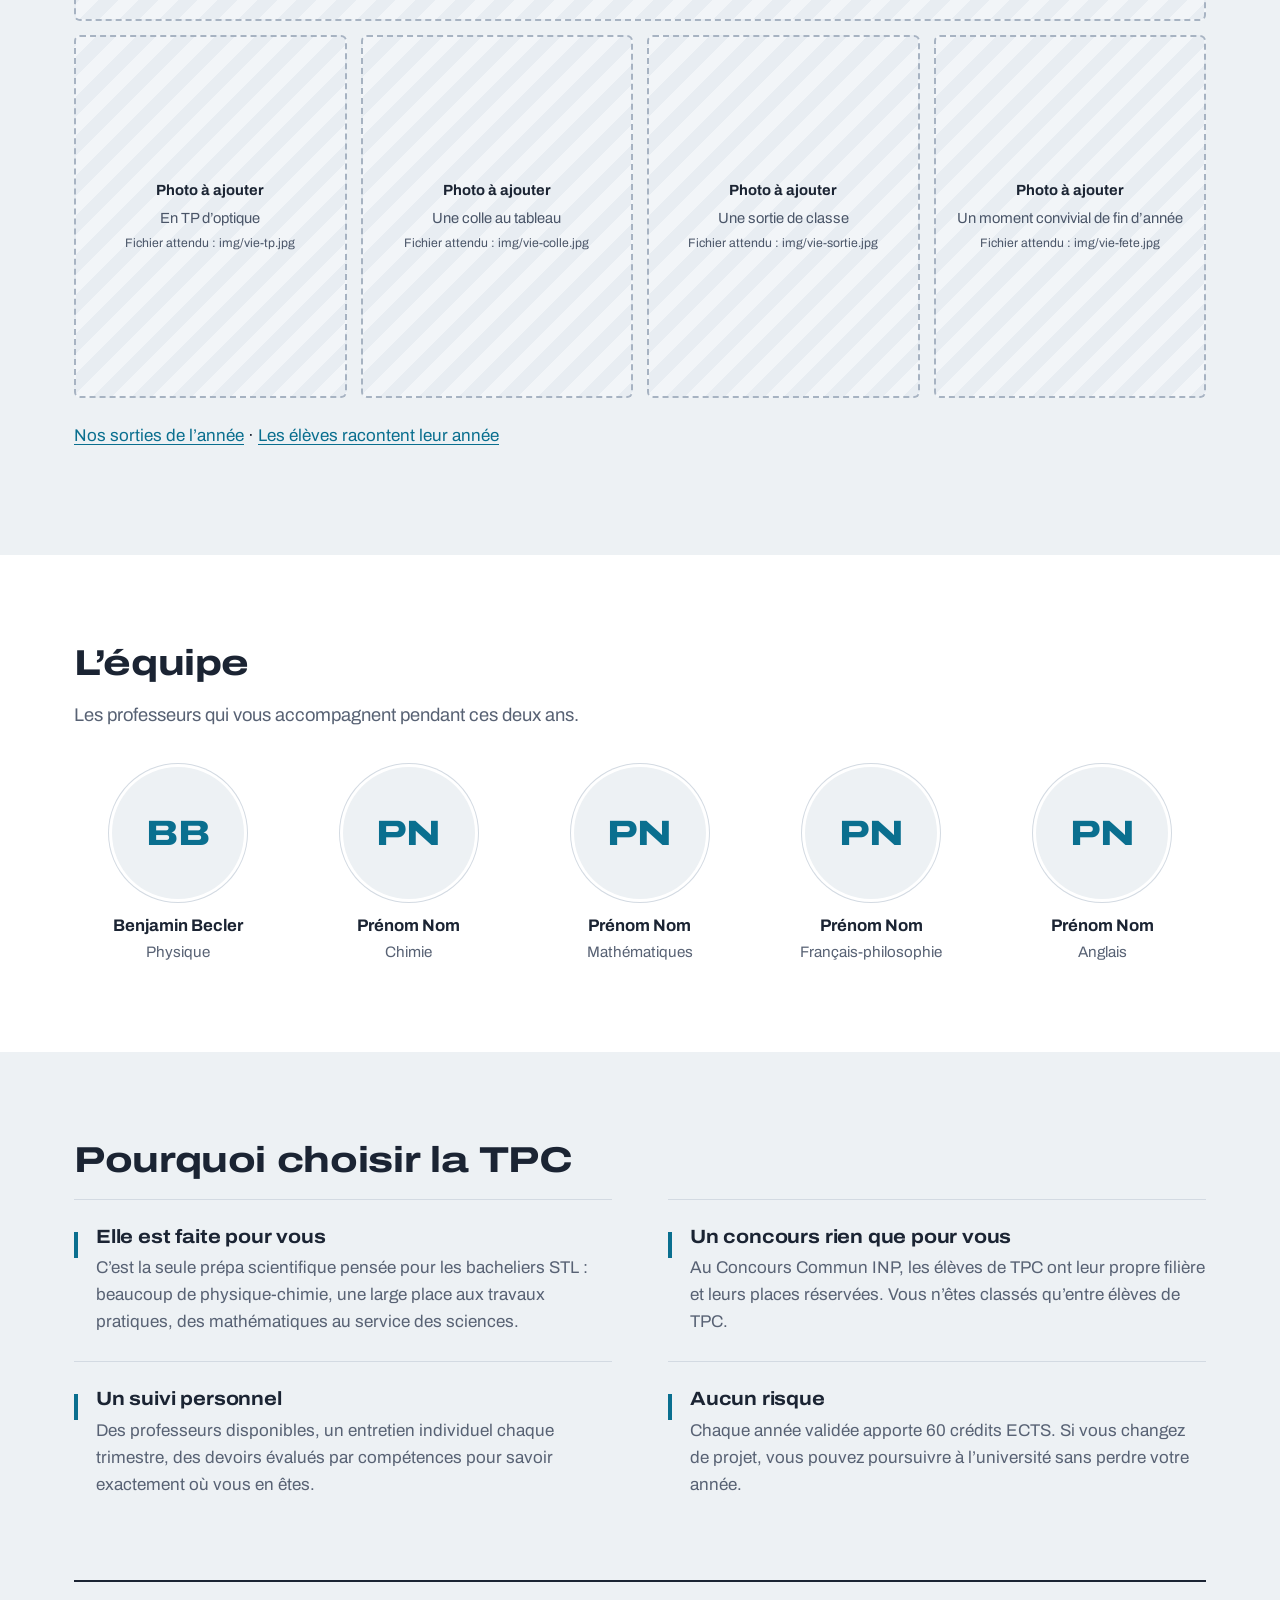
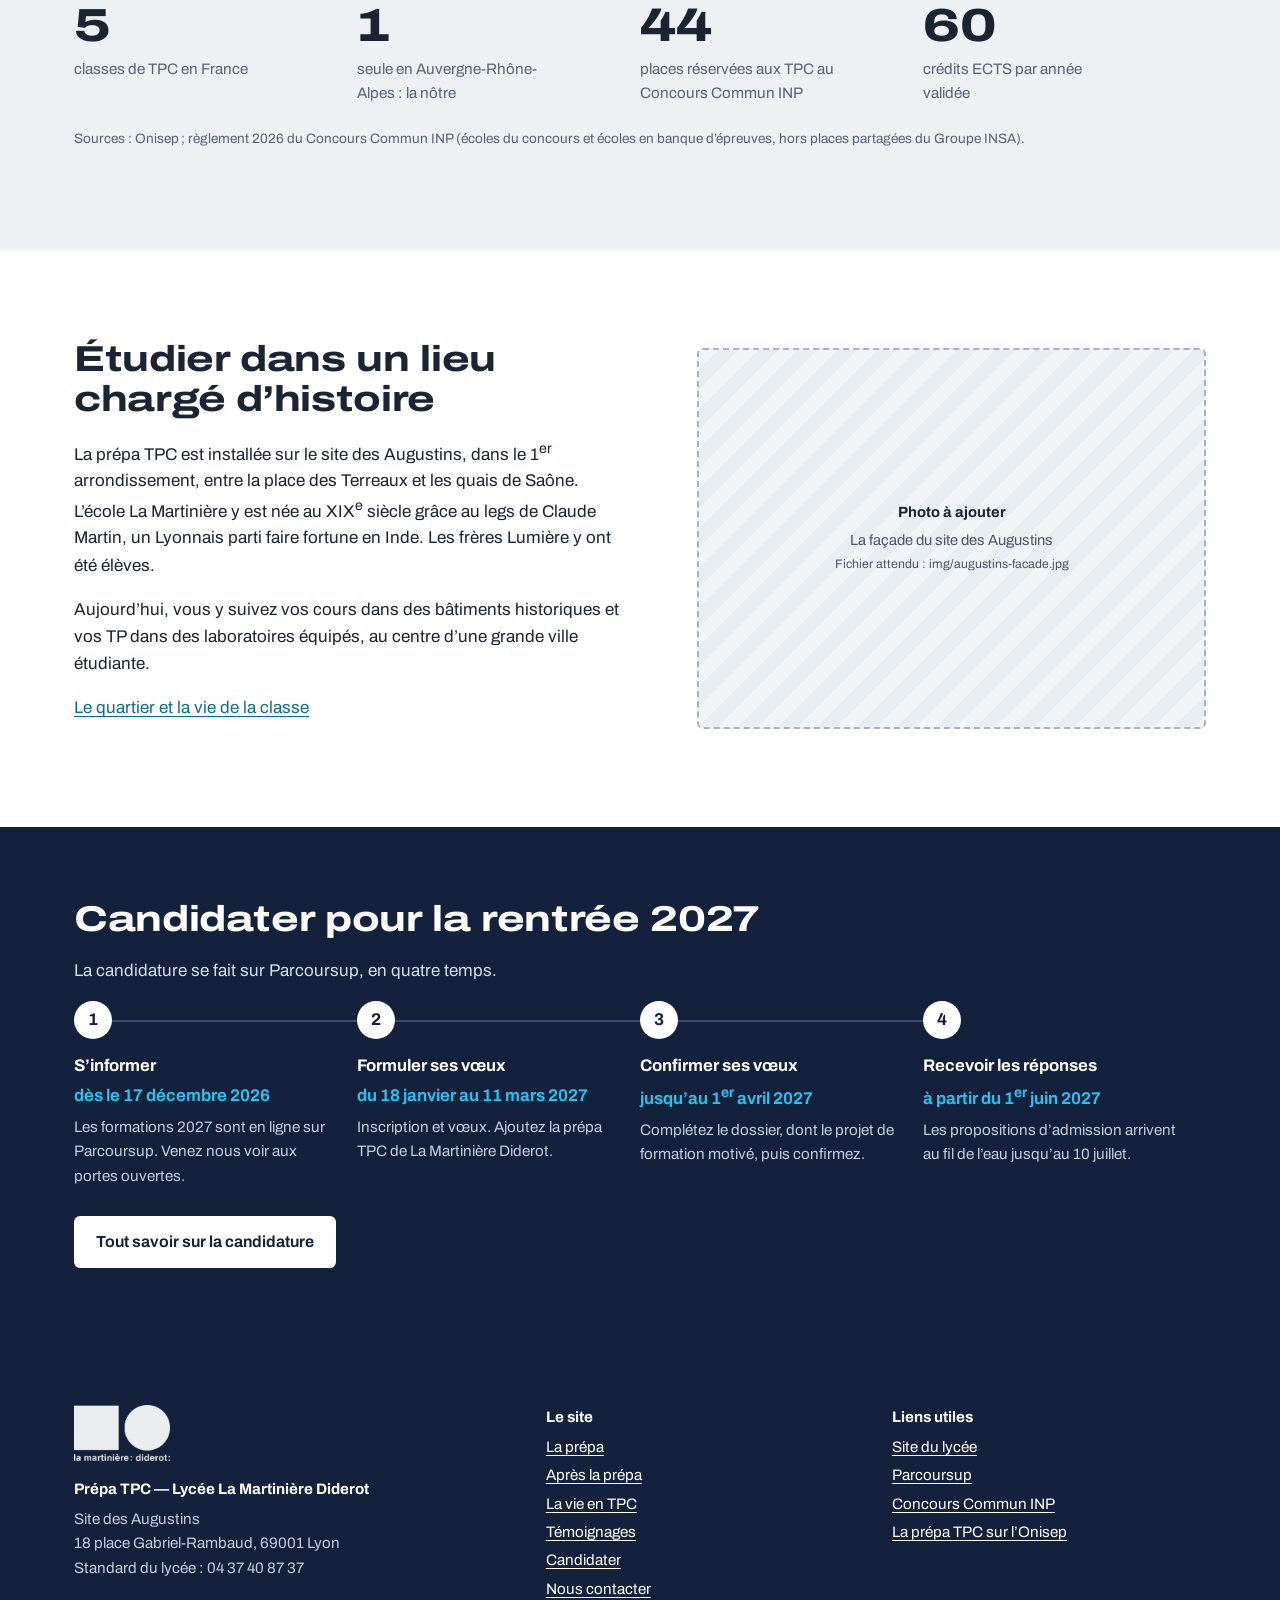
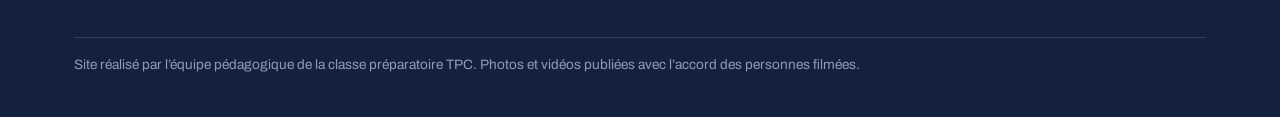
==== commit 5a7daa60: "Update paragraph text for clarity and support" ====
--- a/index.html
+++ b/index.html
@@ -34,7 +34,7 @@
   <div class="wrap hero-grille">
     <div>
       <h1>Une prépa à taille humaine, réservée aux STL, au cœur de Lyon.</h1>
-      <p class="chapo">Une petite classe de bacheliers STL, des professeurs qui connaissent chacun par son prénom, et deux ans pour viser une école d’ingénieurs. Bienvenue en TPC à La Martinière Diderot.</p>
+      <p class="chapo">Une petite classe de bacheliers STL, des professeurs pour vous accompagner et deux ans pour viser une école d’ingénieurs. Bienvenue en TPC à La Martinière Diderot.</p>
       <div class="boutons">
         <a class="btn btn-plein" href="la-prepa.html">Découvrir la prépa</a>
         <a class="btn btn-creux" href="candidater.html">Candidater sur Parcoursup</a>
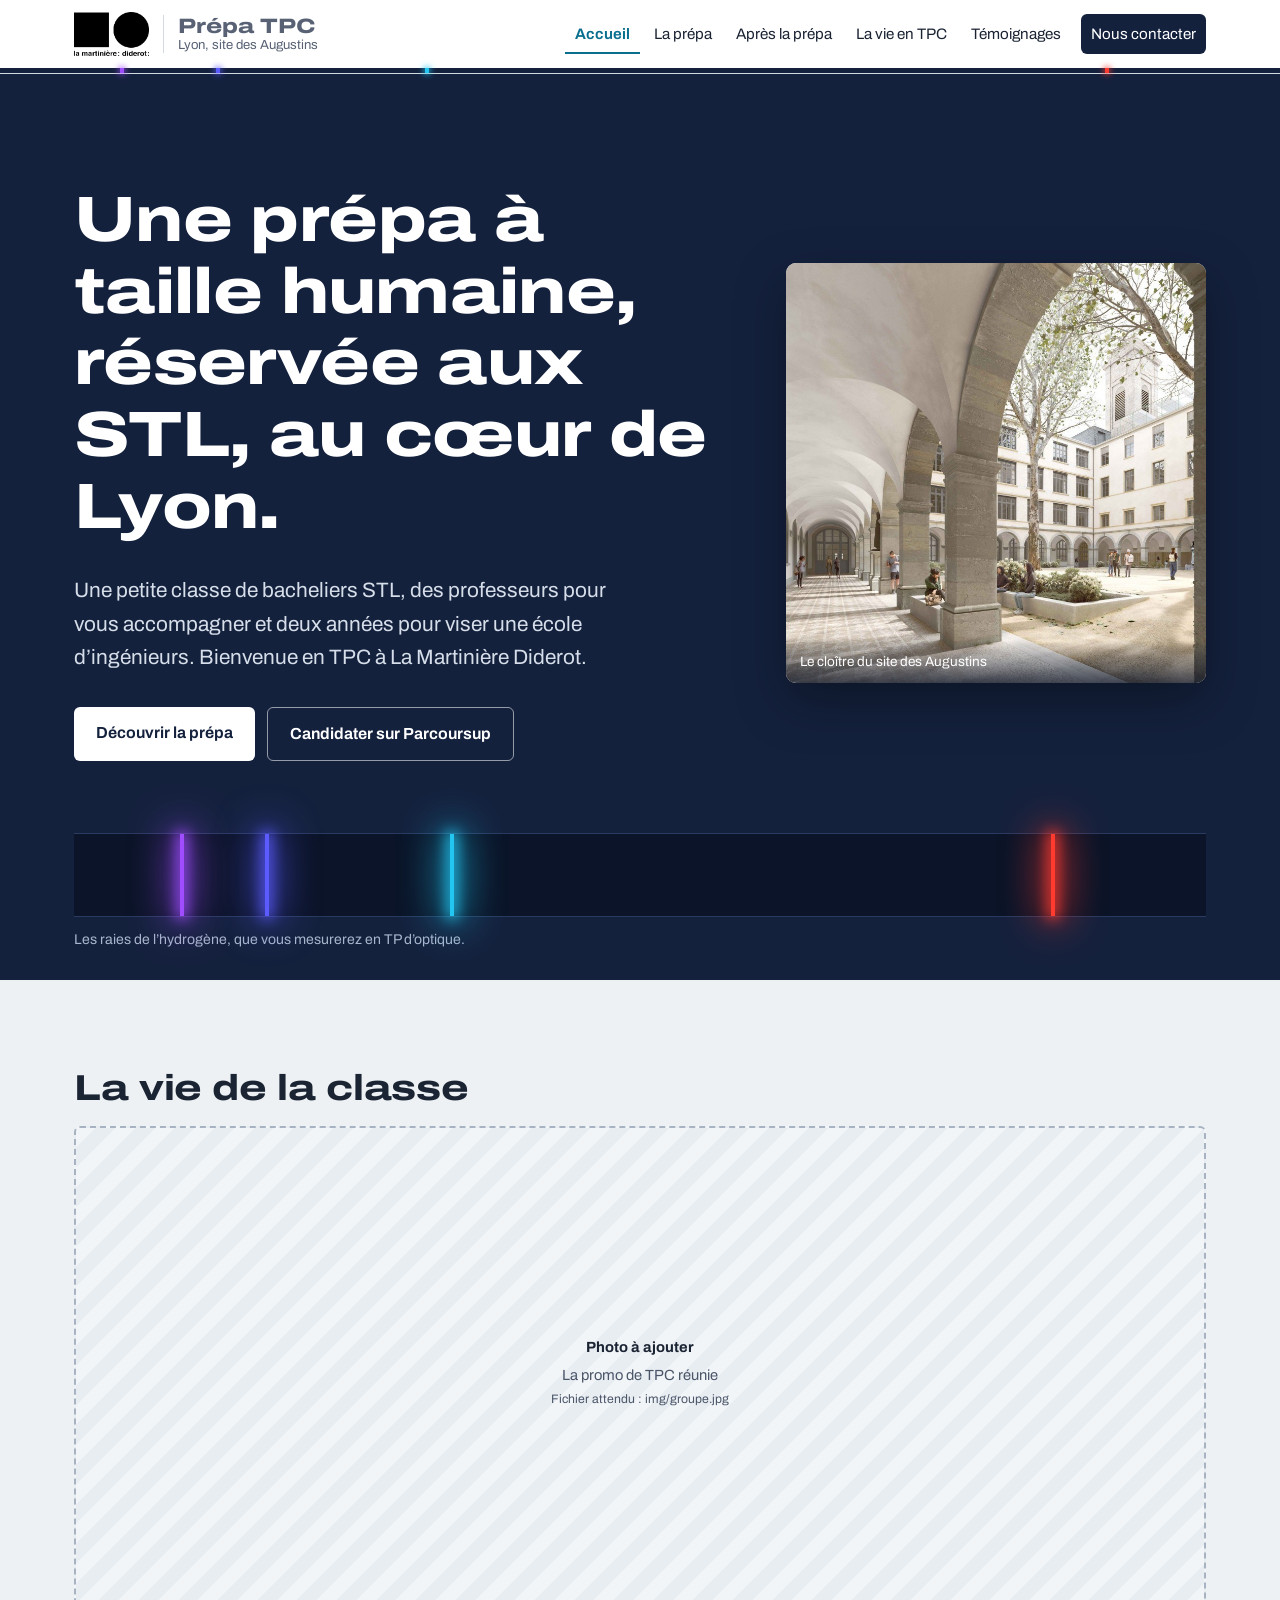
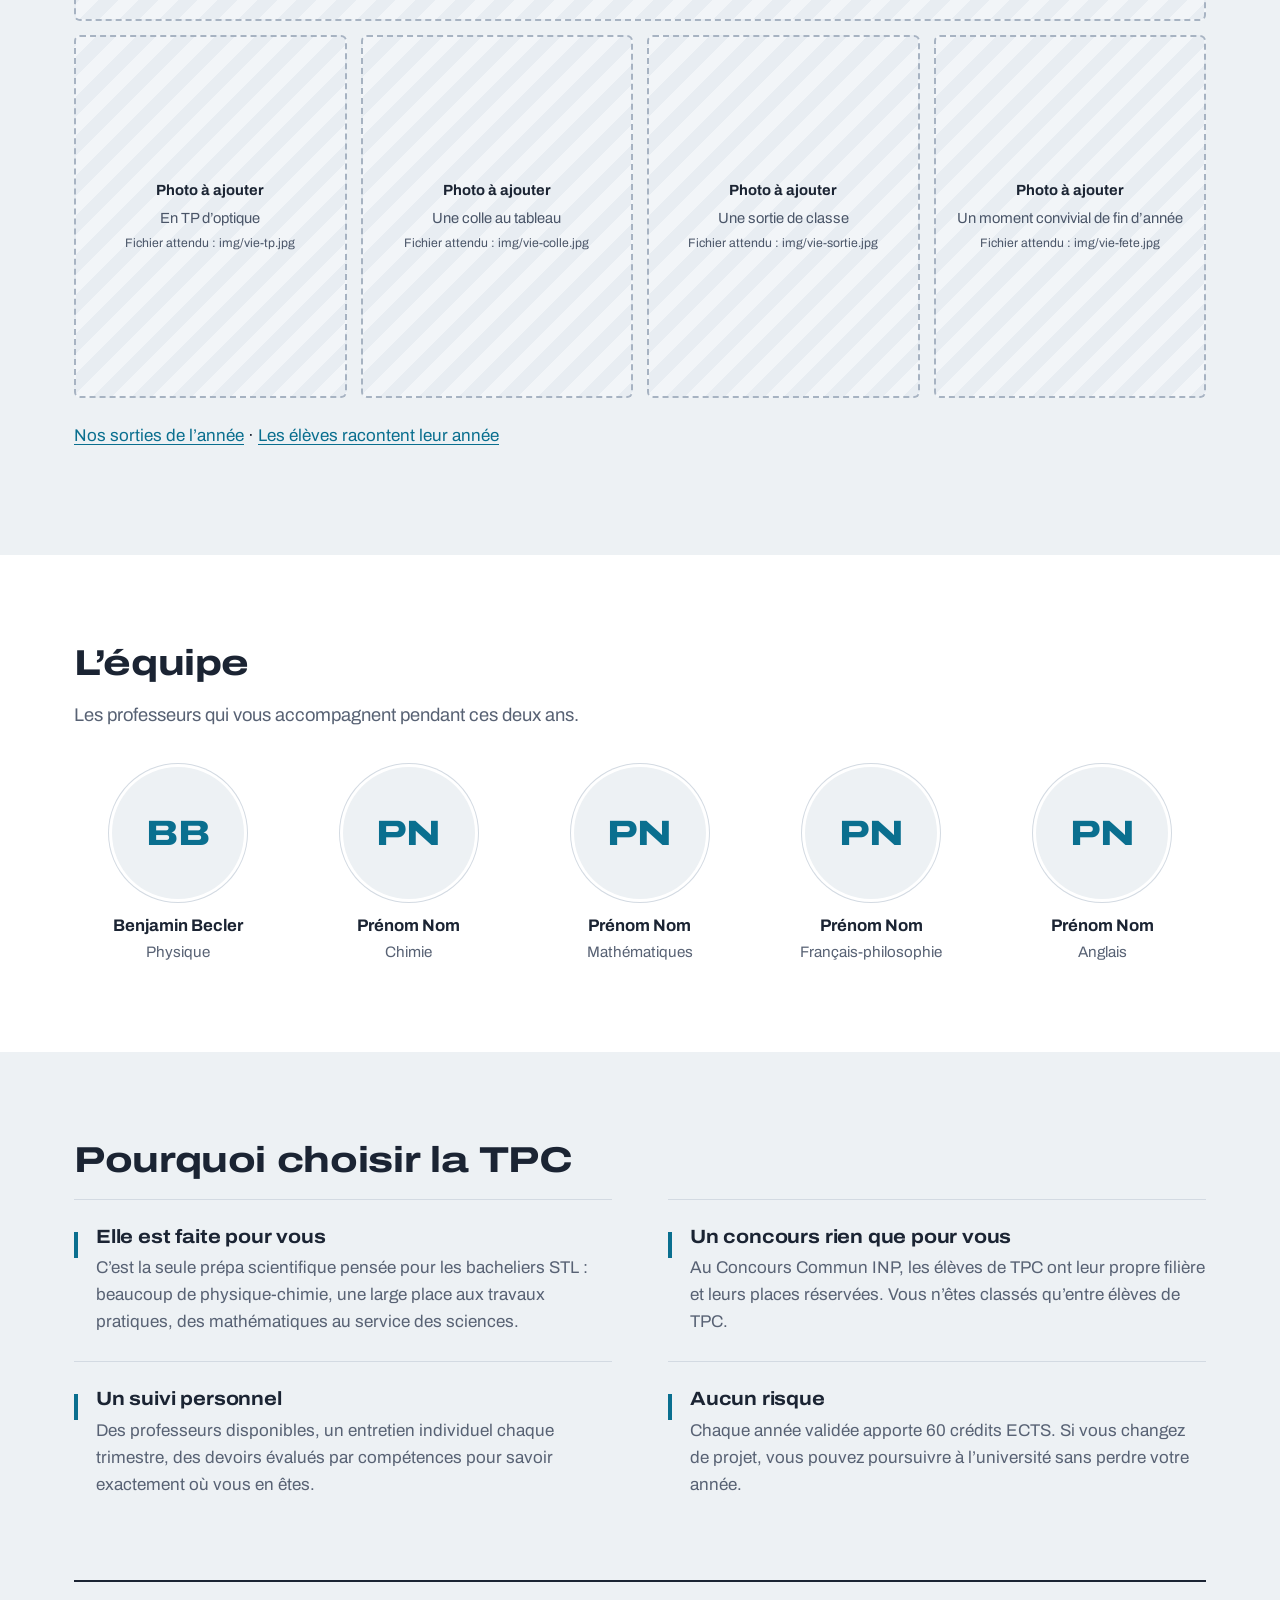
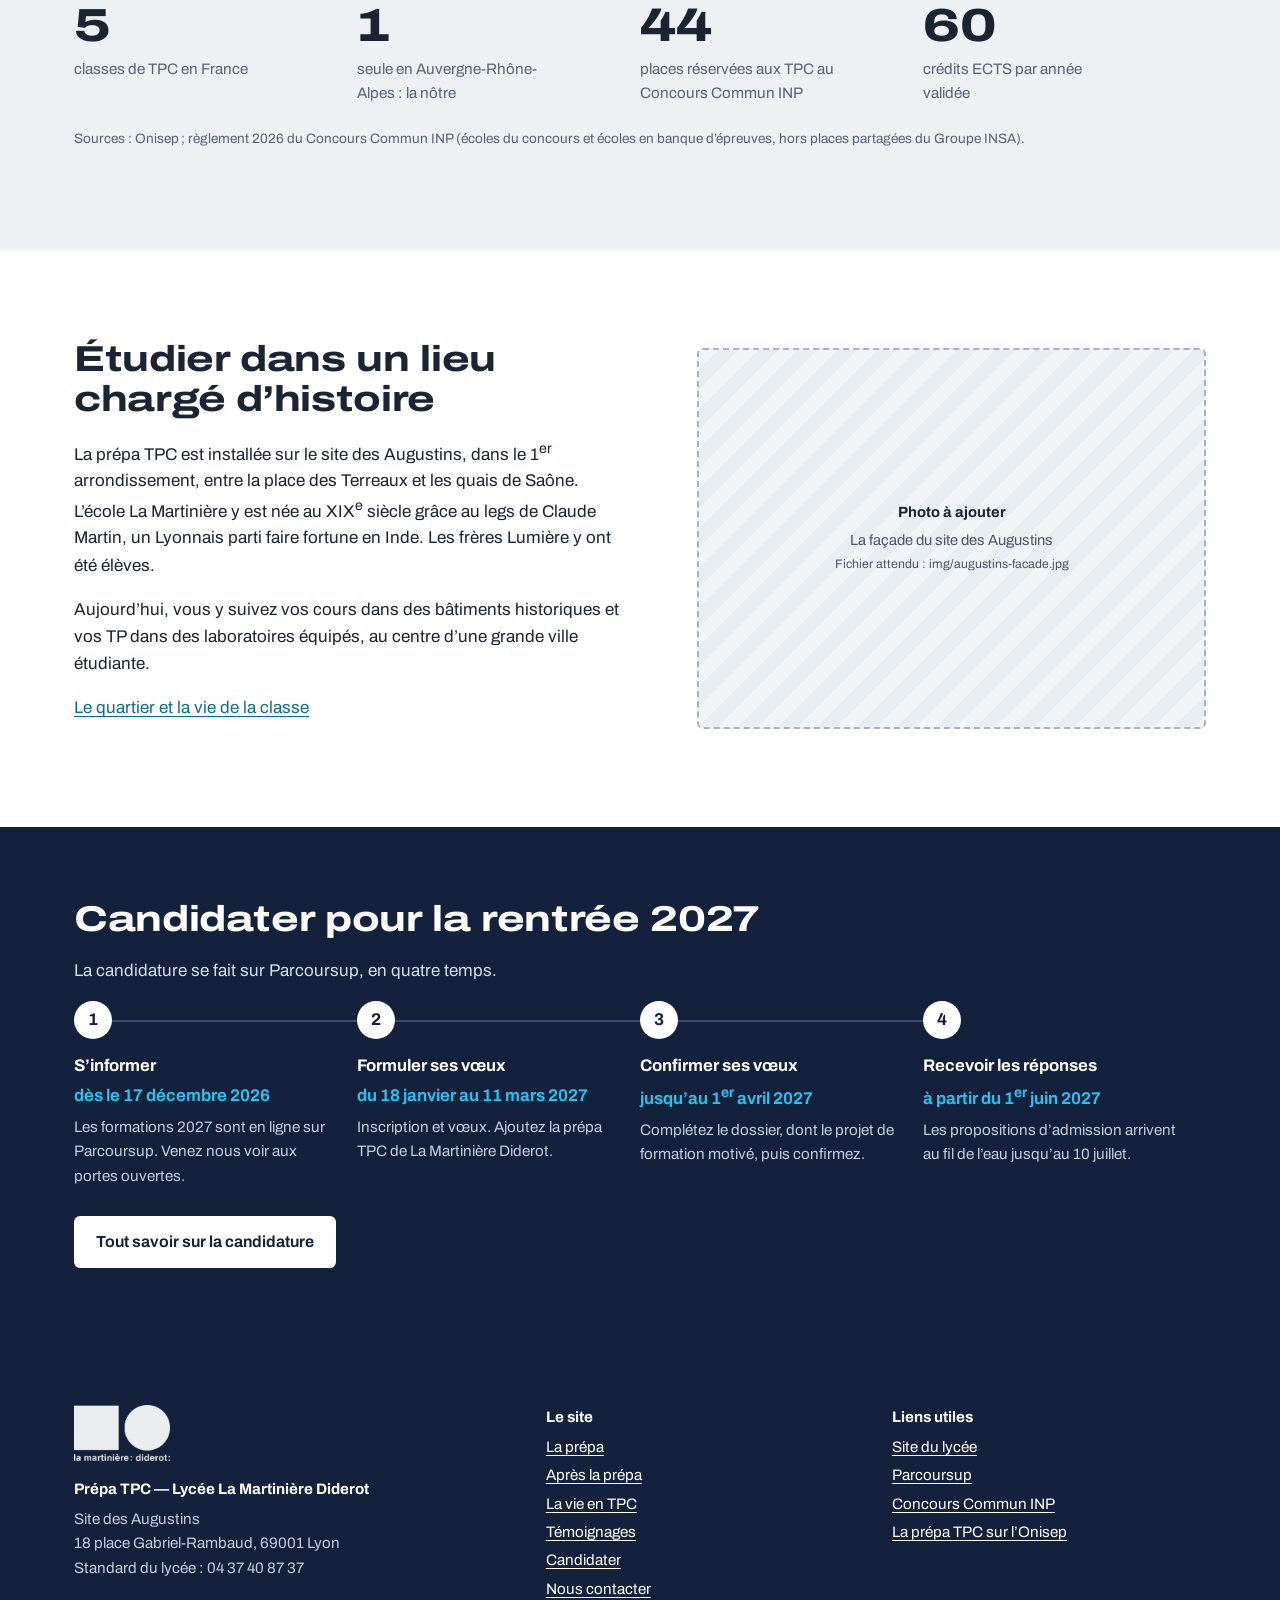
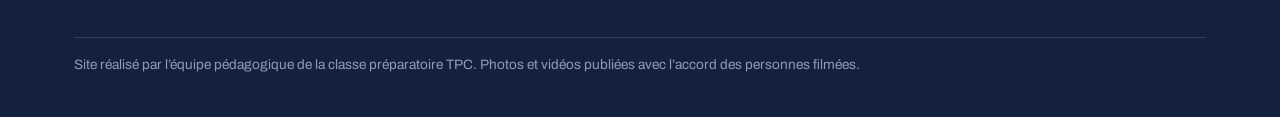
==== commit 6adc03e6: "Correct phrasing in hero section paragraph Updated text to specify 'deux années' instead of 'deux an" ====
--- a/index.html
+++ b/index.html
@@ -34,7 +34,7 @@
   <div class="wrap hero-grille">
     <div>
       <h1>Une prépa à taille humaine, réservée aux STL, au cœur de Lyon.</h1>
-      <p class="chapo">Une petite classe de bacheliers STL, des professeurs pour vous accompagner et deux ans pour viser une école d’ingénieurs. Bienvenue en TPC à La Martinière Diderot.</p>
+      <p class="chapo">Une petite classe de bacheliers STL, des professeurs pour vous accompagner et deux années pour viser une école d’ingénieurs. Bienvenue en TPC à La Martinière Diderot.</p>
       <div class="boutons">
         <a class="btn btn-plein" href="la-prepa.html">Découvrir la prépa</a>
         <a class="btn btn-creux" href="candidater.html">Candidater sur Parcoursup</a>
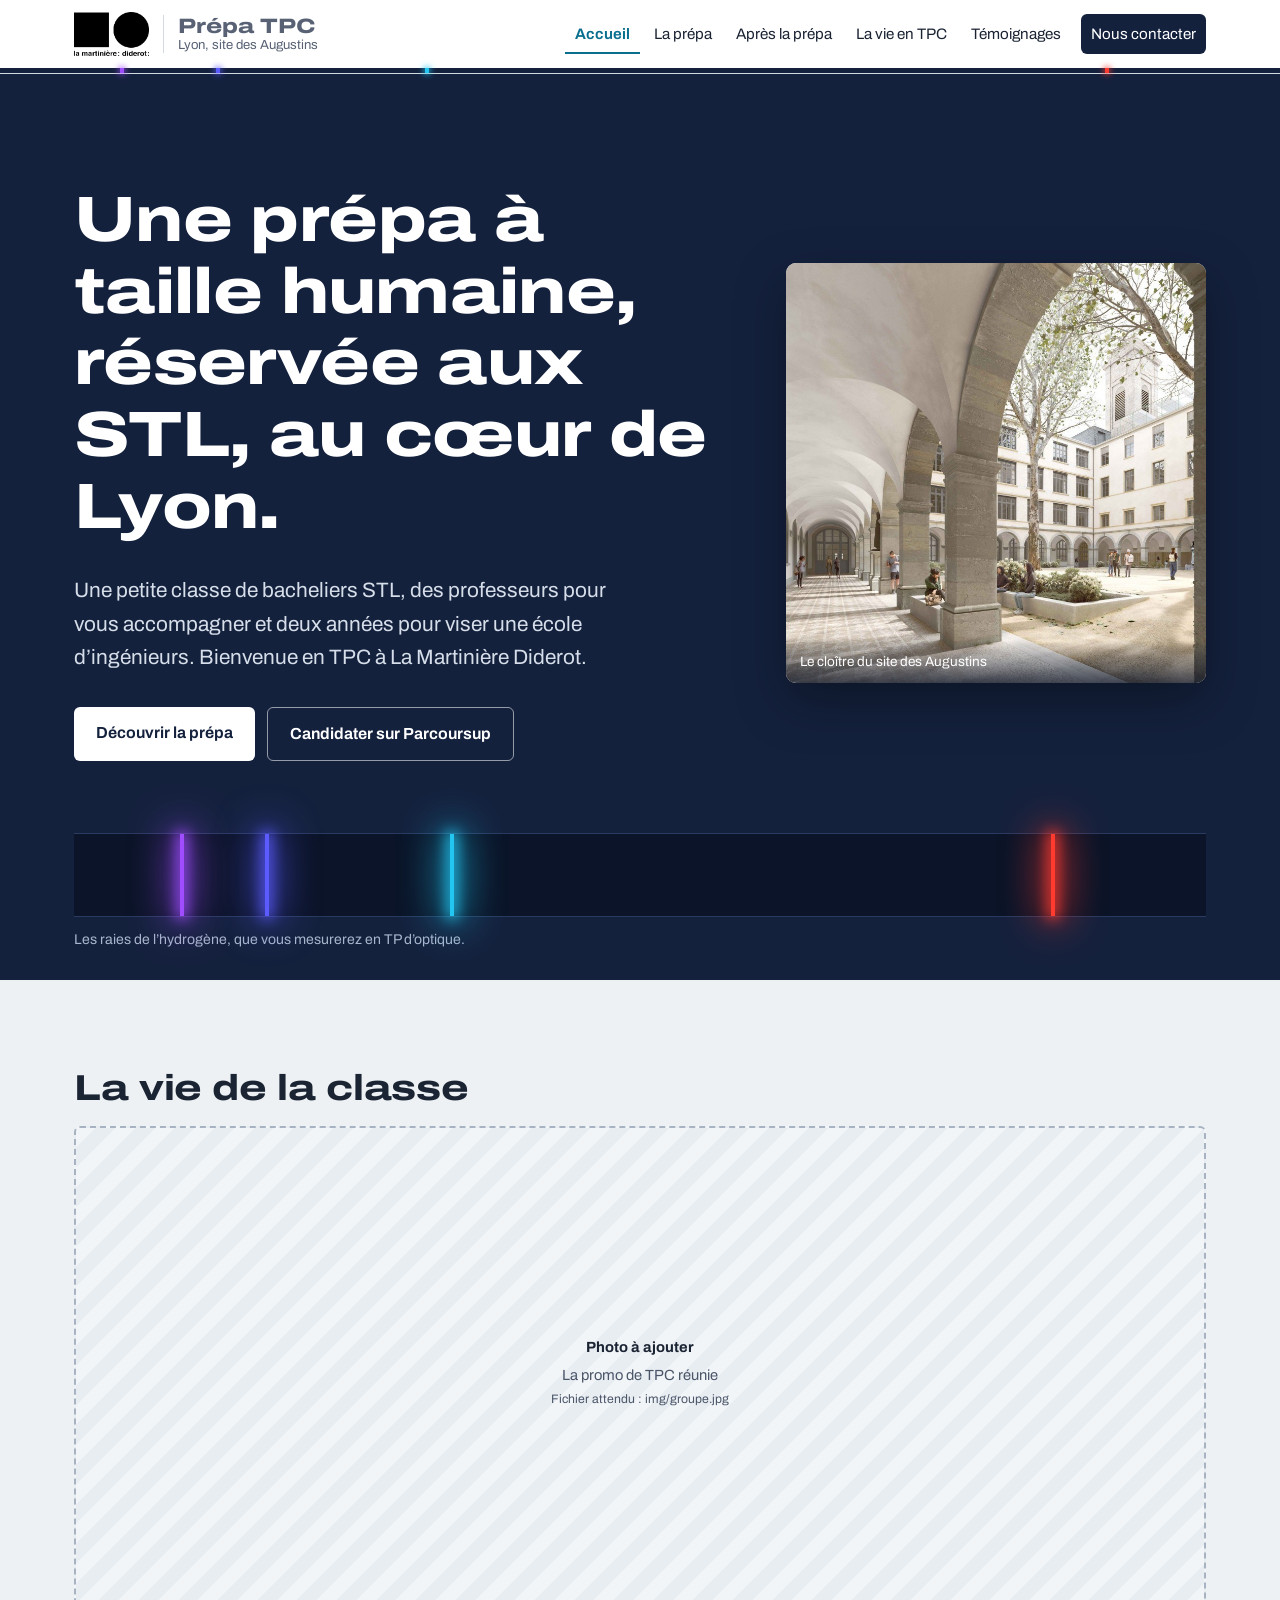
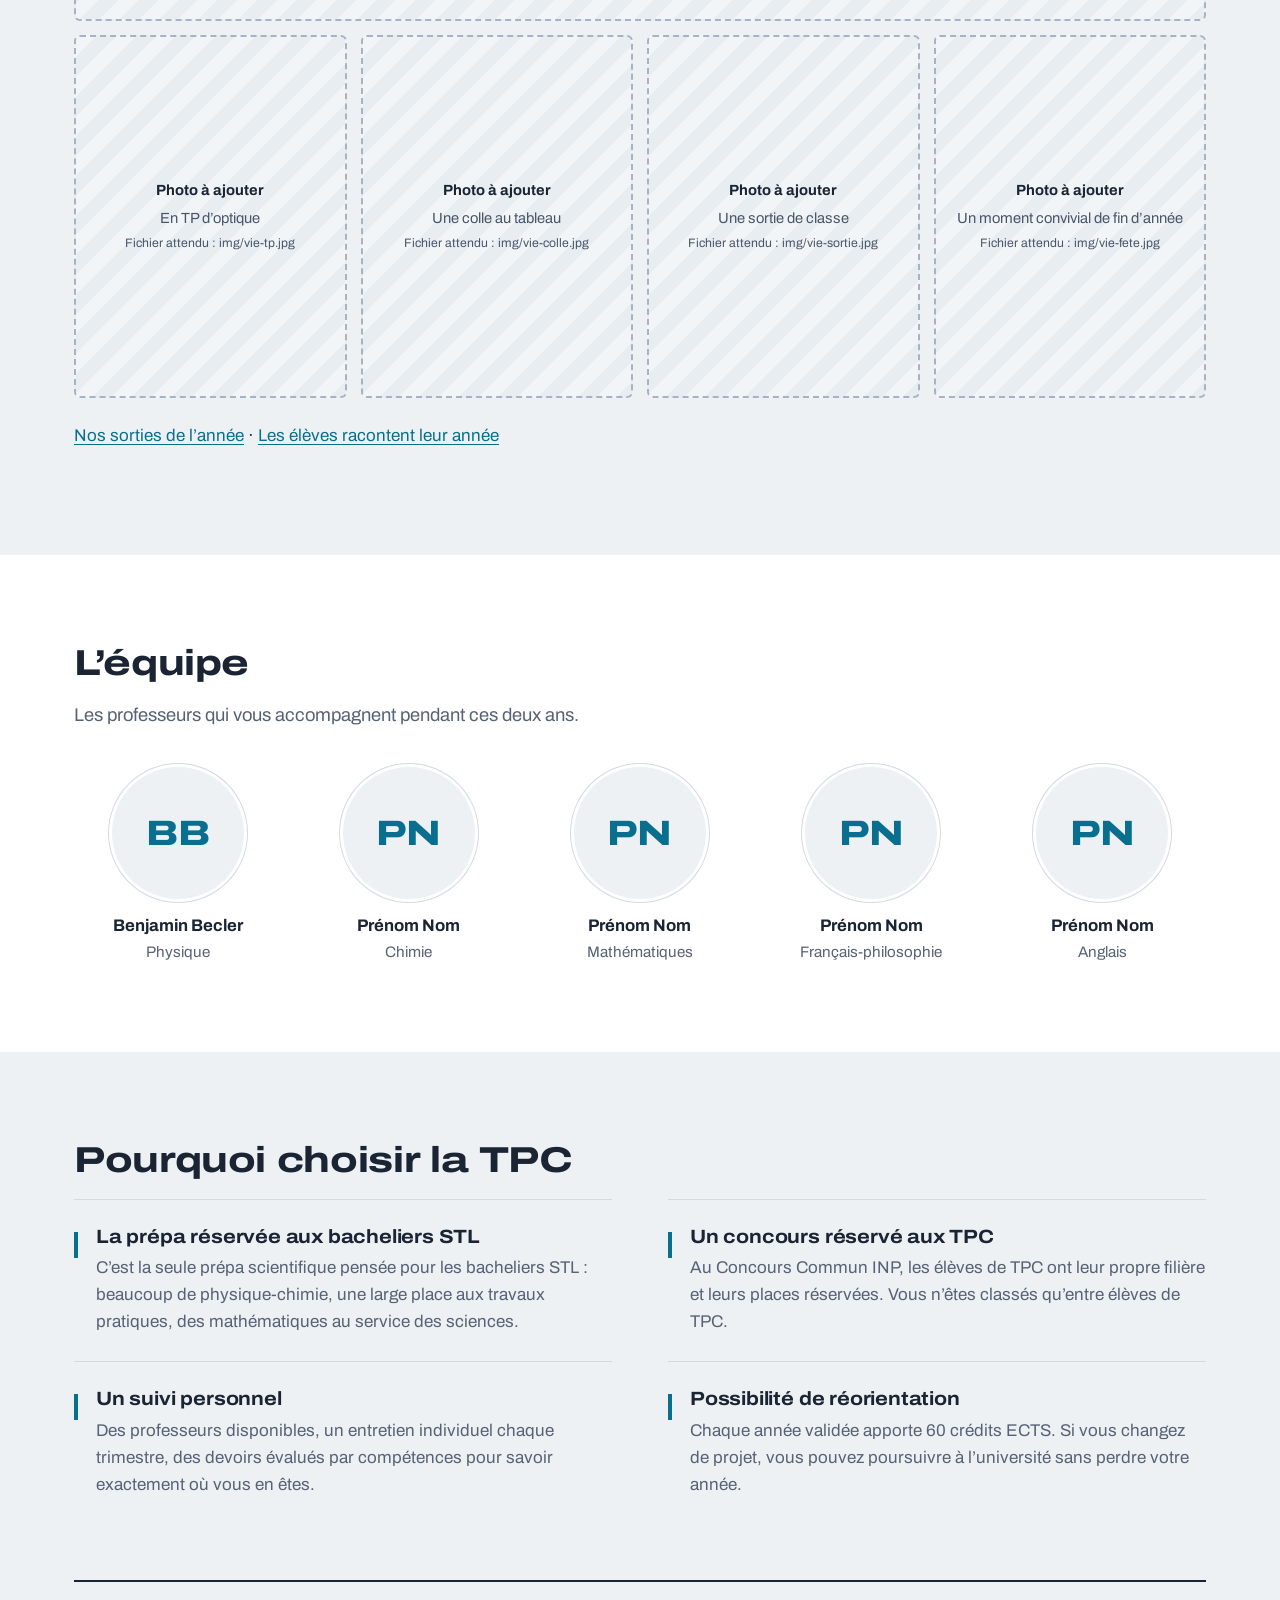
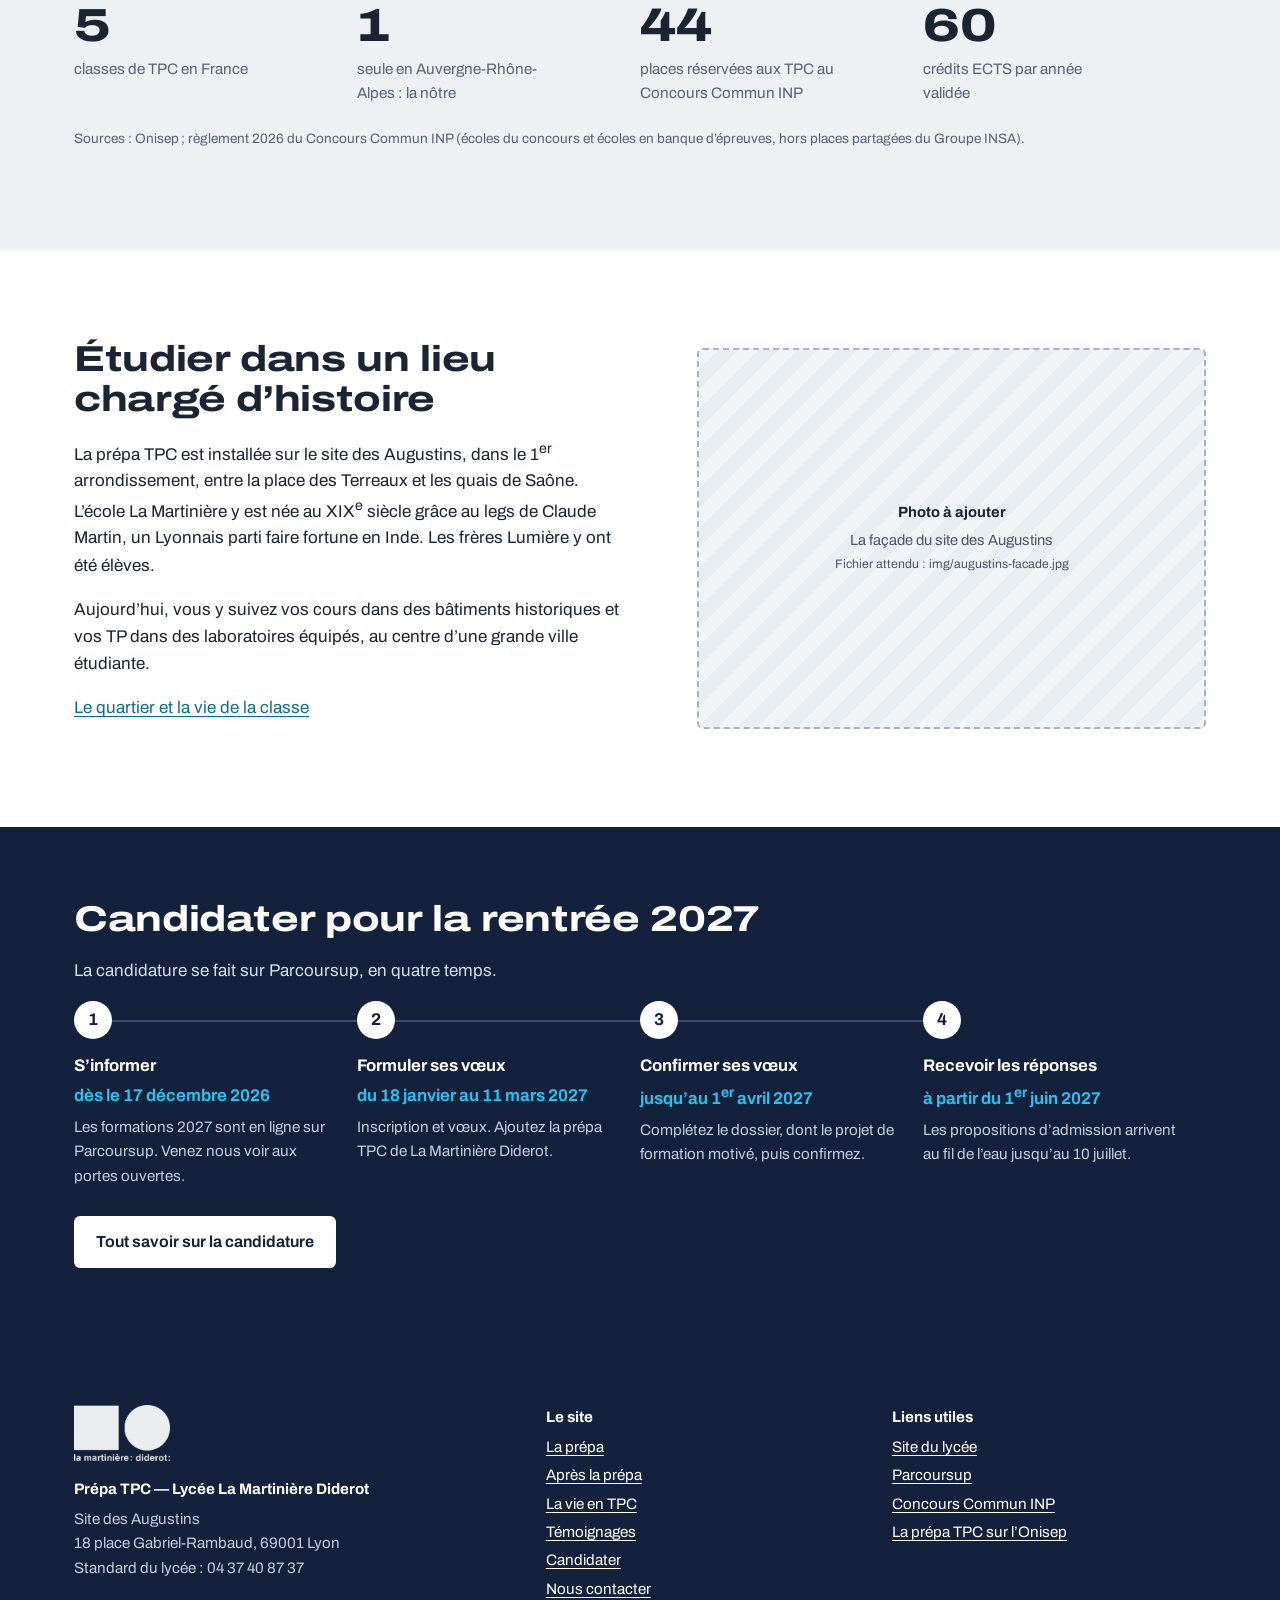
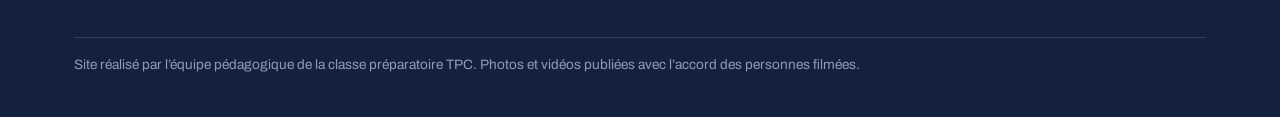
==== commit 11dbb1d2: "Update reasons for choosing TPC in index.html" ====
--- a/index.html
+++ b/index.html
@@ -74,10 +74,10 @@
   <div class="wrap">
     <h2>Pourquoi choisir la TPC</h2>
     <ul class="raisons">
-      <li><h3>Elle est faite pour vous</h3><p>C’est la seule prépa scientifique pensée pour les bacheliers STL : beaucoup de physique-chimie, une large place aux travaux pratiques, des mathématiques au service des sciences.</p></li>
-      <li><h3>Un concours rien que pour vous</h3><p>Au Concours Commun INP, les élèves de TPC ont leur propre filière et leurs places réservées. Vous n’êtes classés qu’entre élèves de TPC.</p></li>
+      <li><h3>La prépa réservée aux bacheliers STL</h3><p>C’est la seule prépa scientifique pensée pour les bacheliers STL : beaucoup de physique-chimie, une large place aux travaux pratiques, des mathématiques au service des sciences.</p></li>
+      <li><h3>Un concours réservé aux TPC</h3><p>Au Concours Commun INP, les élèves de TPC ont leur propre filière et leurs places réservées. Vous n’êtes classés qu’entre élèves de TPC.</p></li>
       <li><h3>Un suivi personnel</h3><p>Des professeurs disponibles, un entretien individuel chaque trimestre, des devoirs évalués par compétences pour savoir exactement où vous en êtes.</p></li>
-      <li><h3>Aucun risque</h3><p>Chaque année validée apporte 60 crédits ECTS. Si vous changez de projet, vous pouvez poursuivre à l’université sans perdre votre année.</p></li>
+      <li><h3>Possibilité de réorientation</h3><p>Chaque année validée apporte 60 crédits ECTS. Si vous changez de projet, vous pouvez poursuivre à l’université sans perdre votre année.</p></li>
     </ul>
     <div class="reperes" style="margin-top:56px">
       <div><b>5</b><span>classes de TPC en France</span></div>
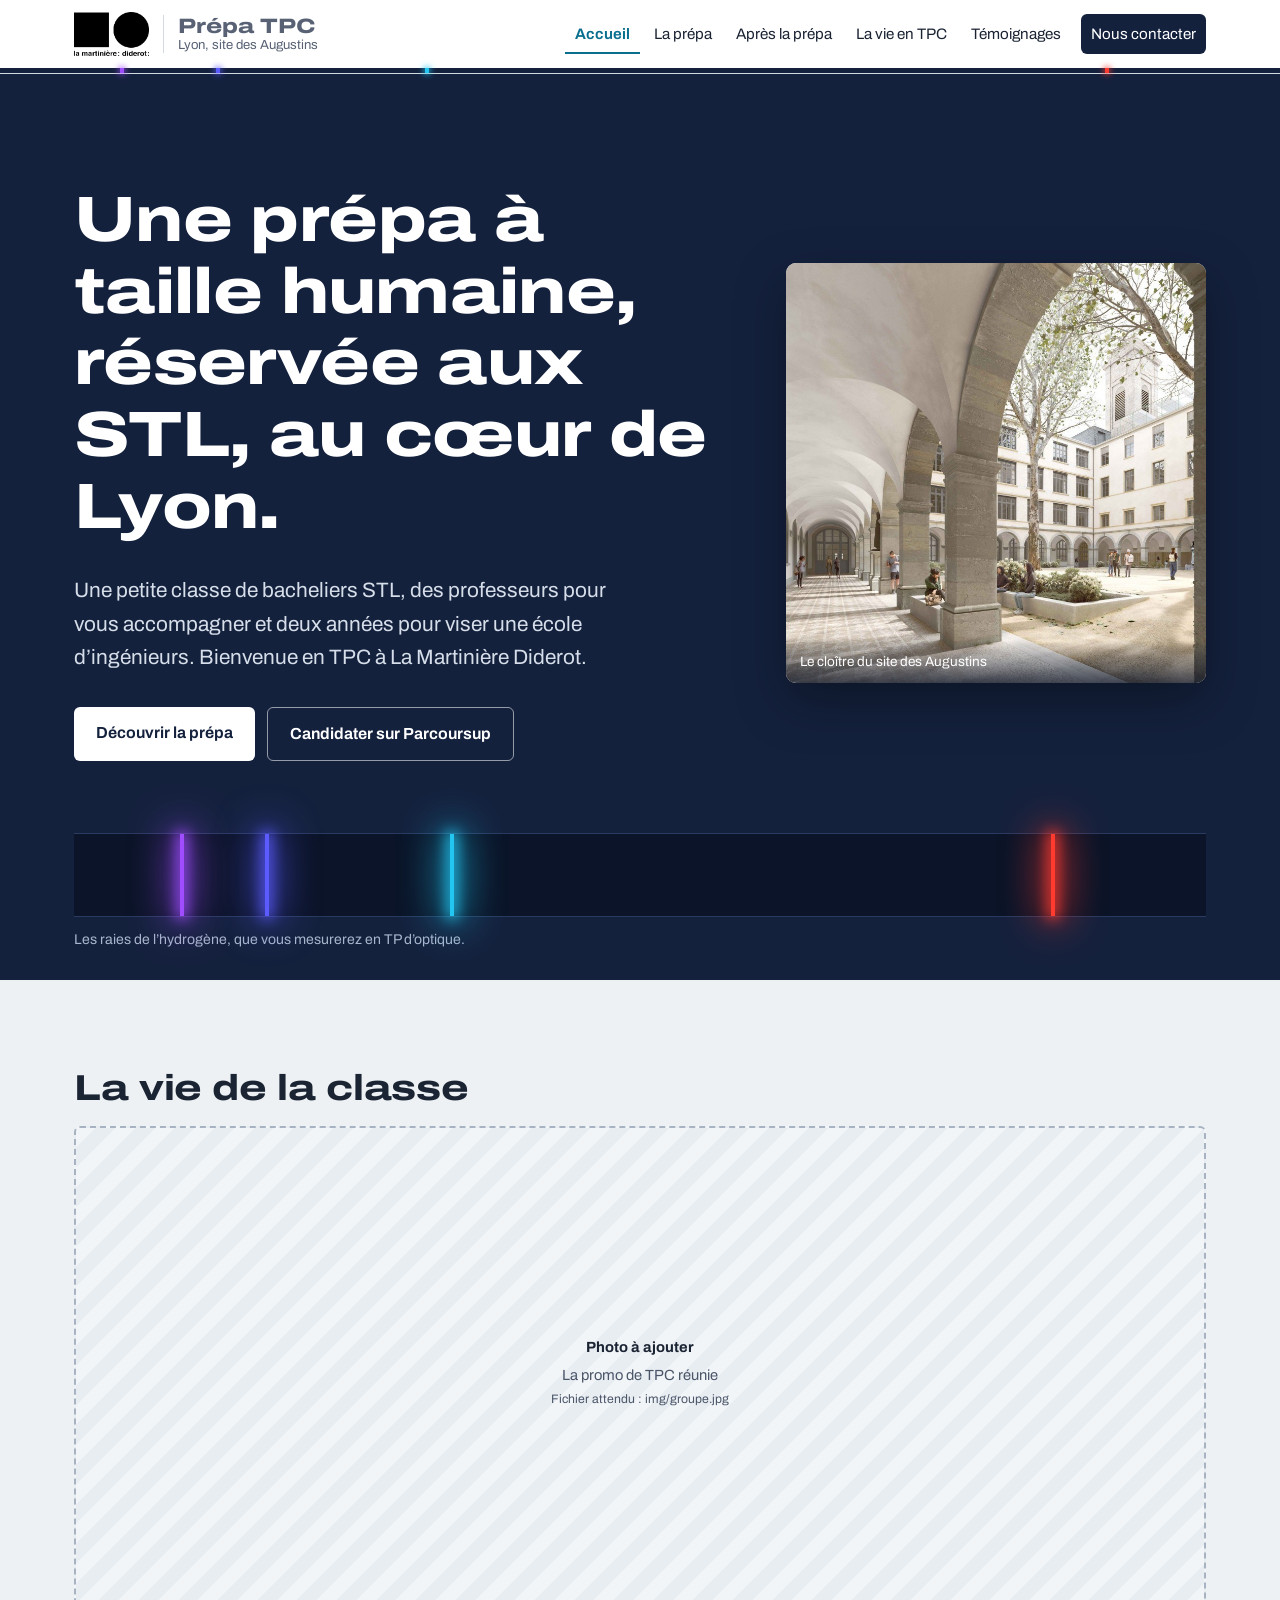
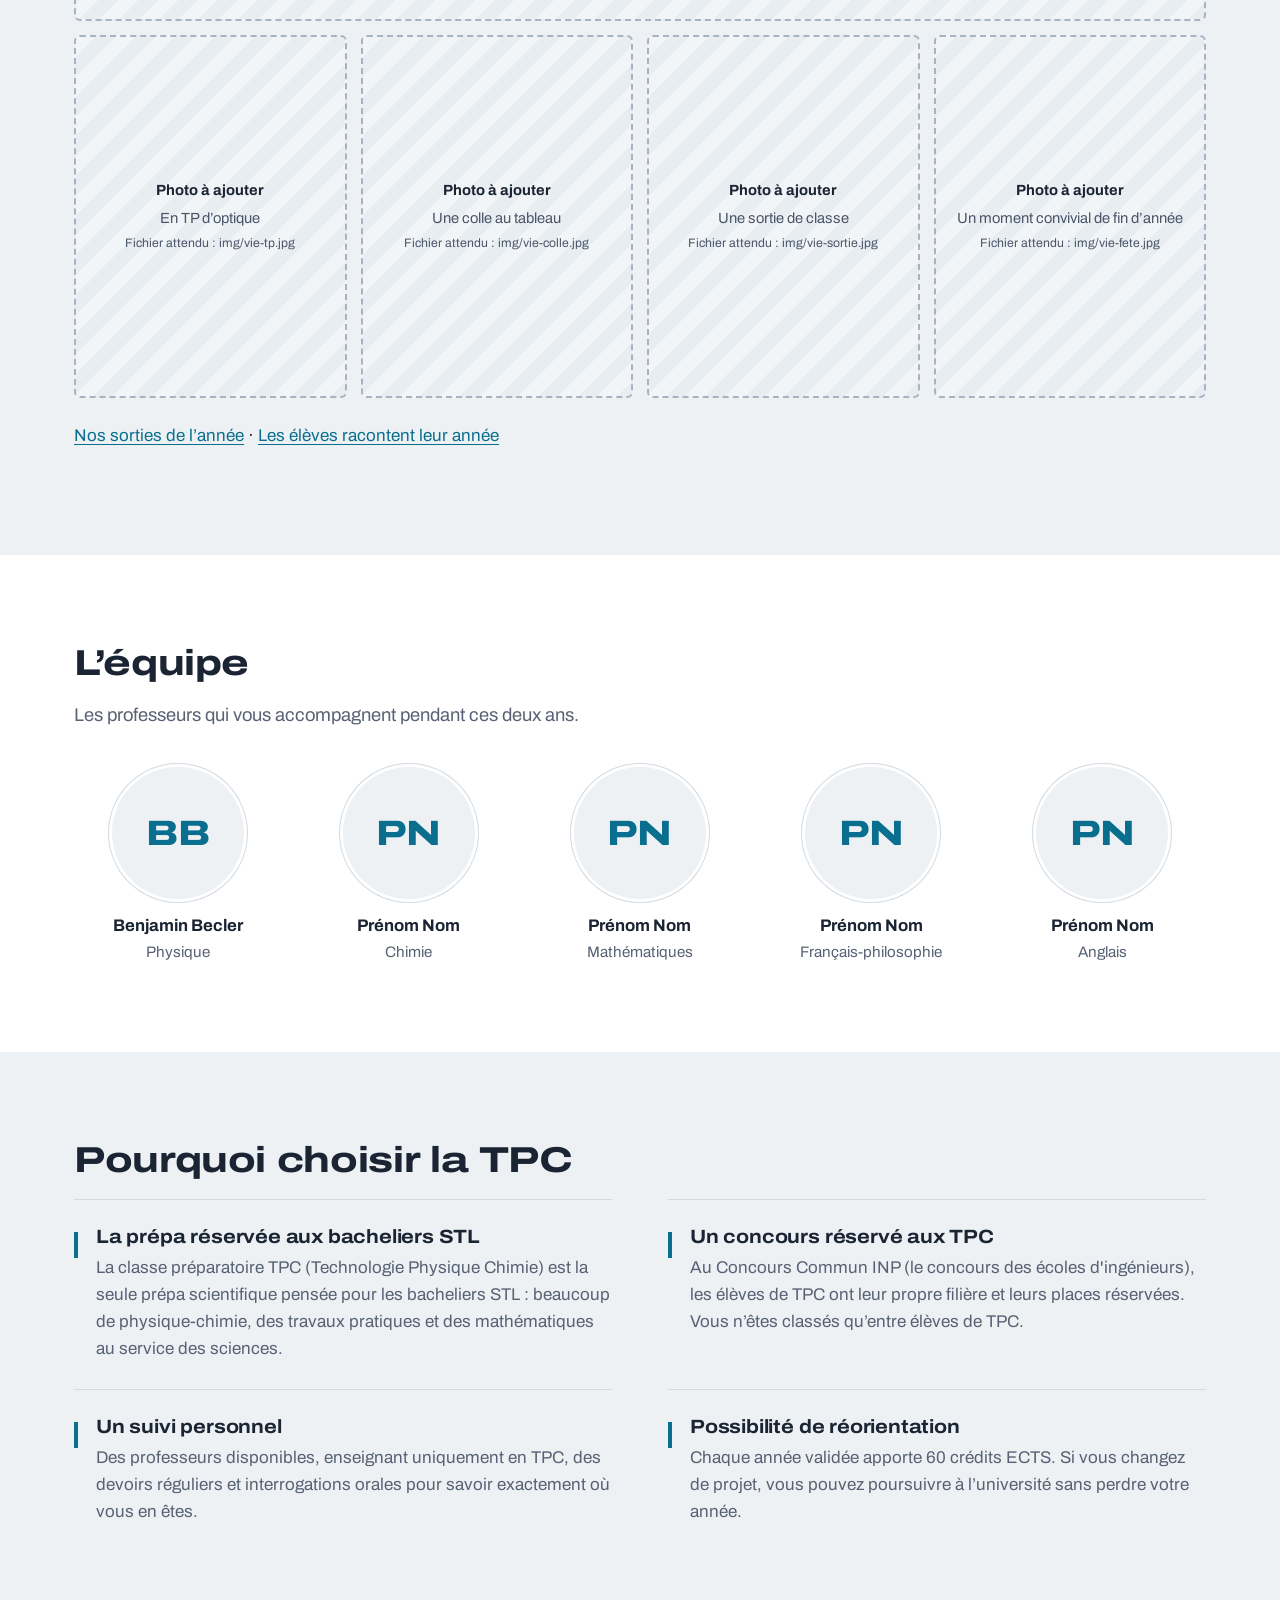
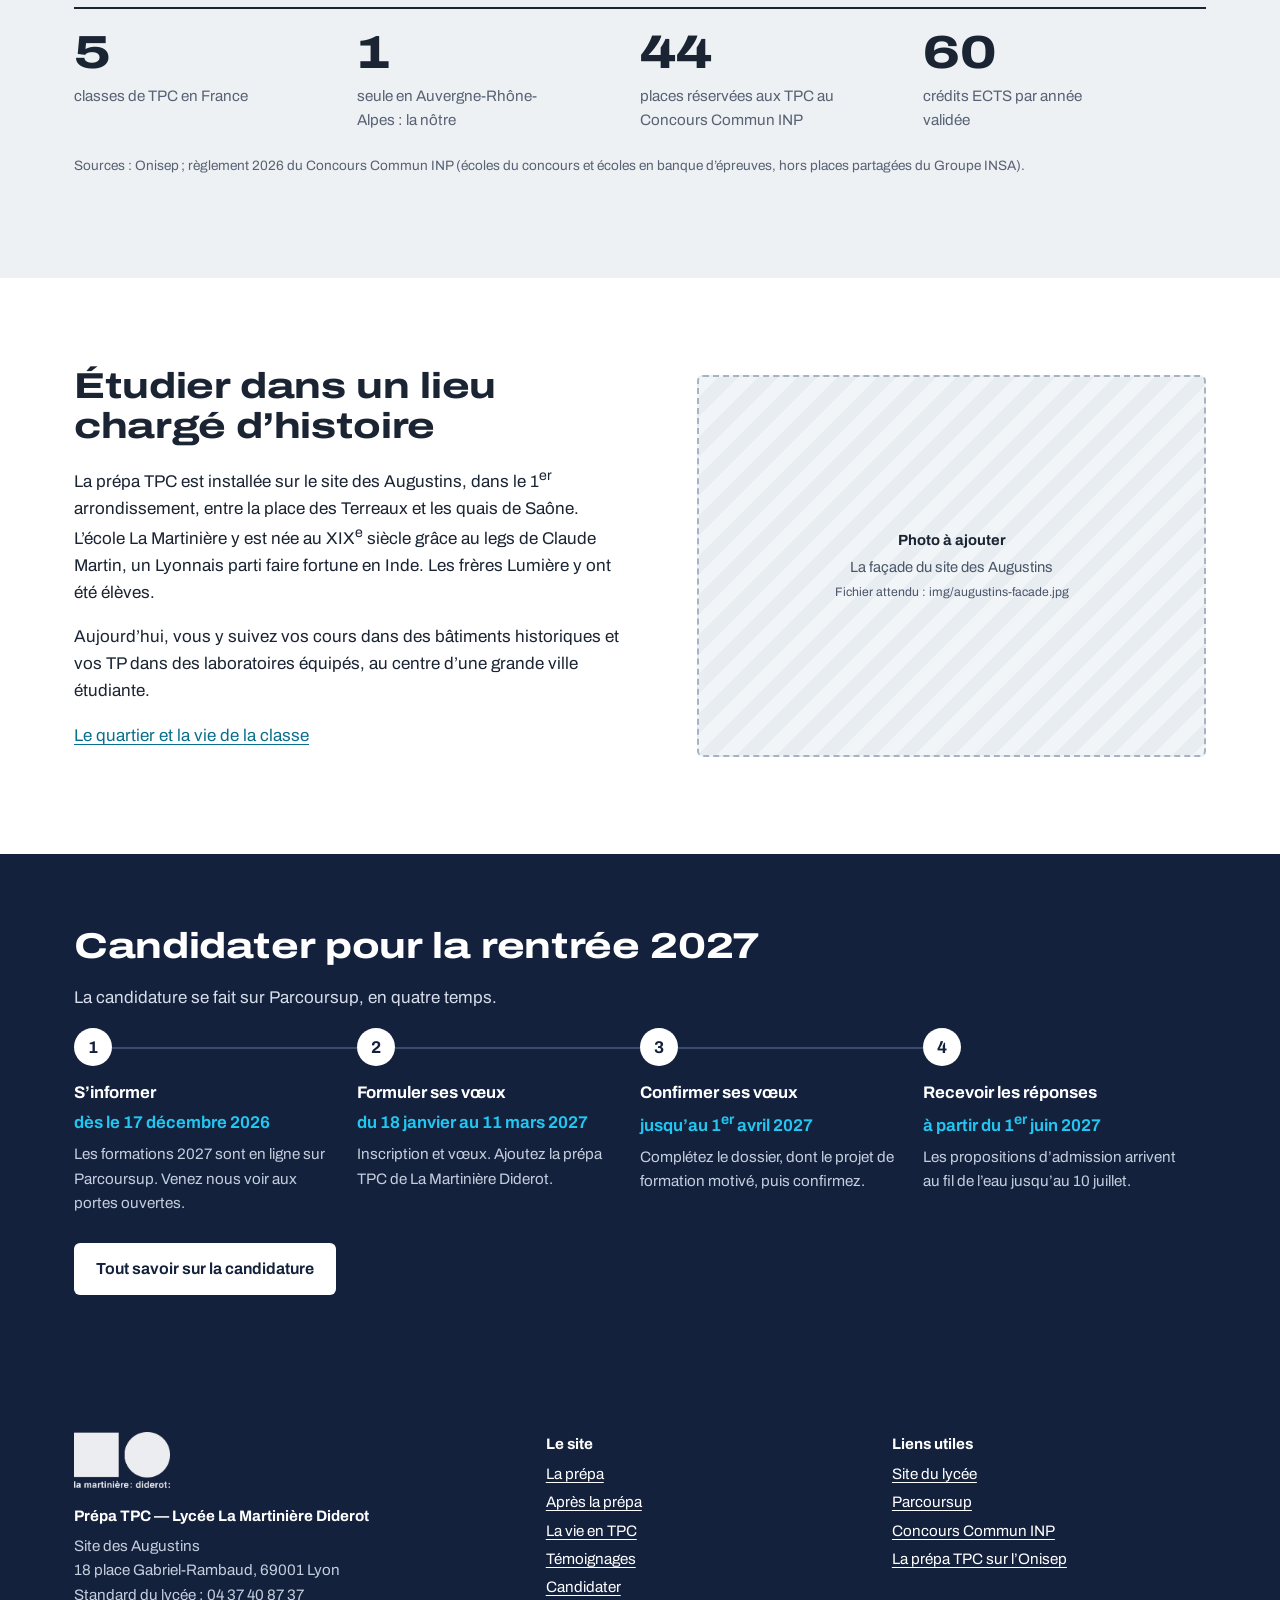
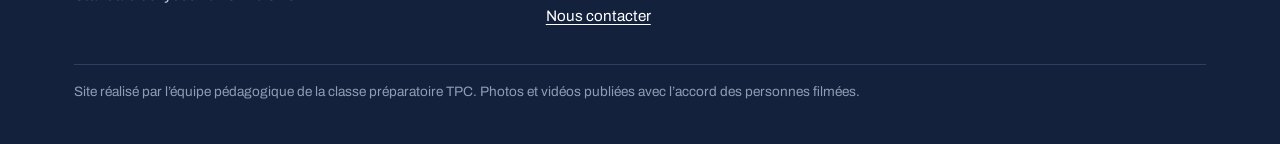
==== commit dbc6bb54: "Revise TPC program details in index.html Updated descriptions for TPC program benefits." ====
--- a/index.html
+++ b/index.html
@@ -74,9 +74,9 @@
   <div class="wrap">
     <h2>Pourquoi choisir la TPC</h2>
     <ul class="raisons">
-      <li><h3>La prépa réservée aux bacheliers STL</h3><p>C’est la seule prépa scientifique pensée pour les bacheliers STL : beaucoup de physique-chimie, une large place aux travaux pratiques, des mathématiques au service des sciences.</p></li>
-      <li><h3>Un concours réservé aux TPC</h3><p>Au Concours Commun INP, les élèves de TPC ont leur propre filière et leurs places réservées. Vous n’êtes classés qu’entre élèves de TPC.</p></li>
-      <li><h3>Un suivi personnel</h3><p>Des professeurs disponibles, un entretien individuel chaque trimestre, des devoirs évalués par compétences pour savoir exactement où vous en êtes.</p></li>
+      <li><h3>La prépa réservée aux bacheliers STL</h3><p>La classe préparatoire TPC (Technologie Physique Chimie) est la seule prépa scientifique pensée pour les bacheliers STL : beaucoup de physique-chimie, des travaux pratiques et des mathématiques au service des sciences.</p></li>
+      <li><h3>Un concours réservé aux TPC</h3><p>Au Concours Commun INP (le concours des écoles d'ingénieurs), les élèves de TPC ont leur propre filière et leurs places réservées. Vous n’êtes classés qu’entre élèves de TPC.</p></li>
+      <li><h3>Un suivi personnel</h3><p>Des professeurs disponibles, enseignant uniquement en TPC, des devoirs réguliers et interrogations orales pour savoir exactement où vous en êtes.</p></li>
       <li><h3>Possibilité de réorientation</h3><p>Chaque année validée apporte 60 crédits ECTS. Si vous changez de projet, vous pouvez poursuivre à l’université sans perdre votre année.</p></li>
     </ul>
     <div class="reperes" style="margin-top:56px">
